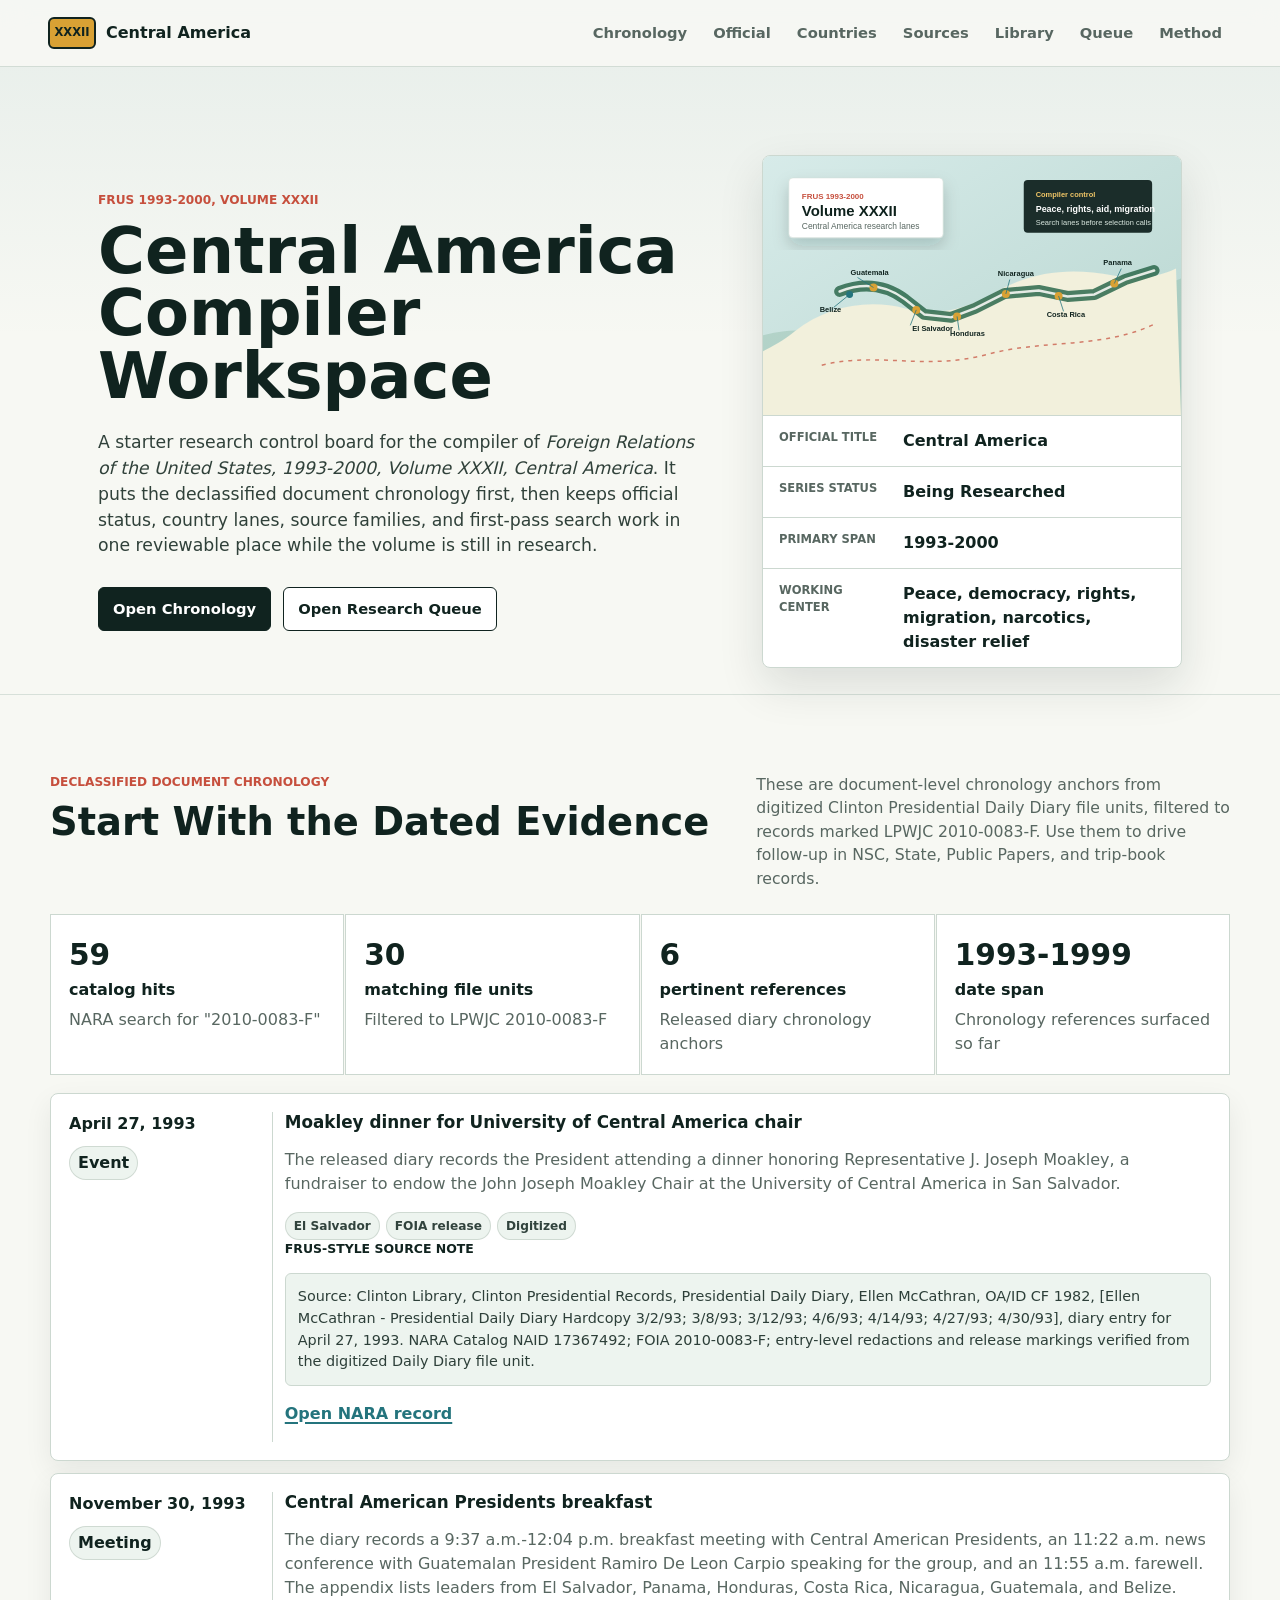
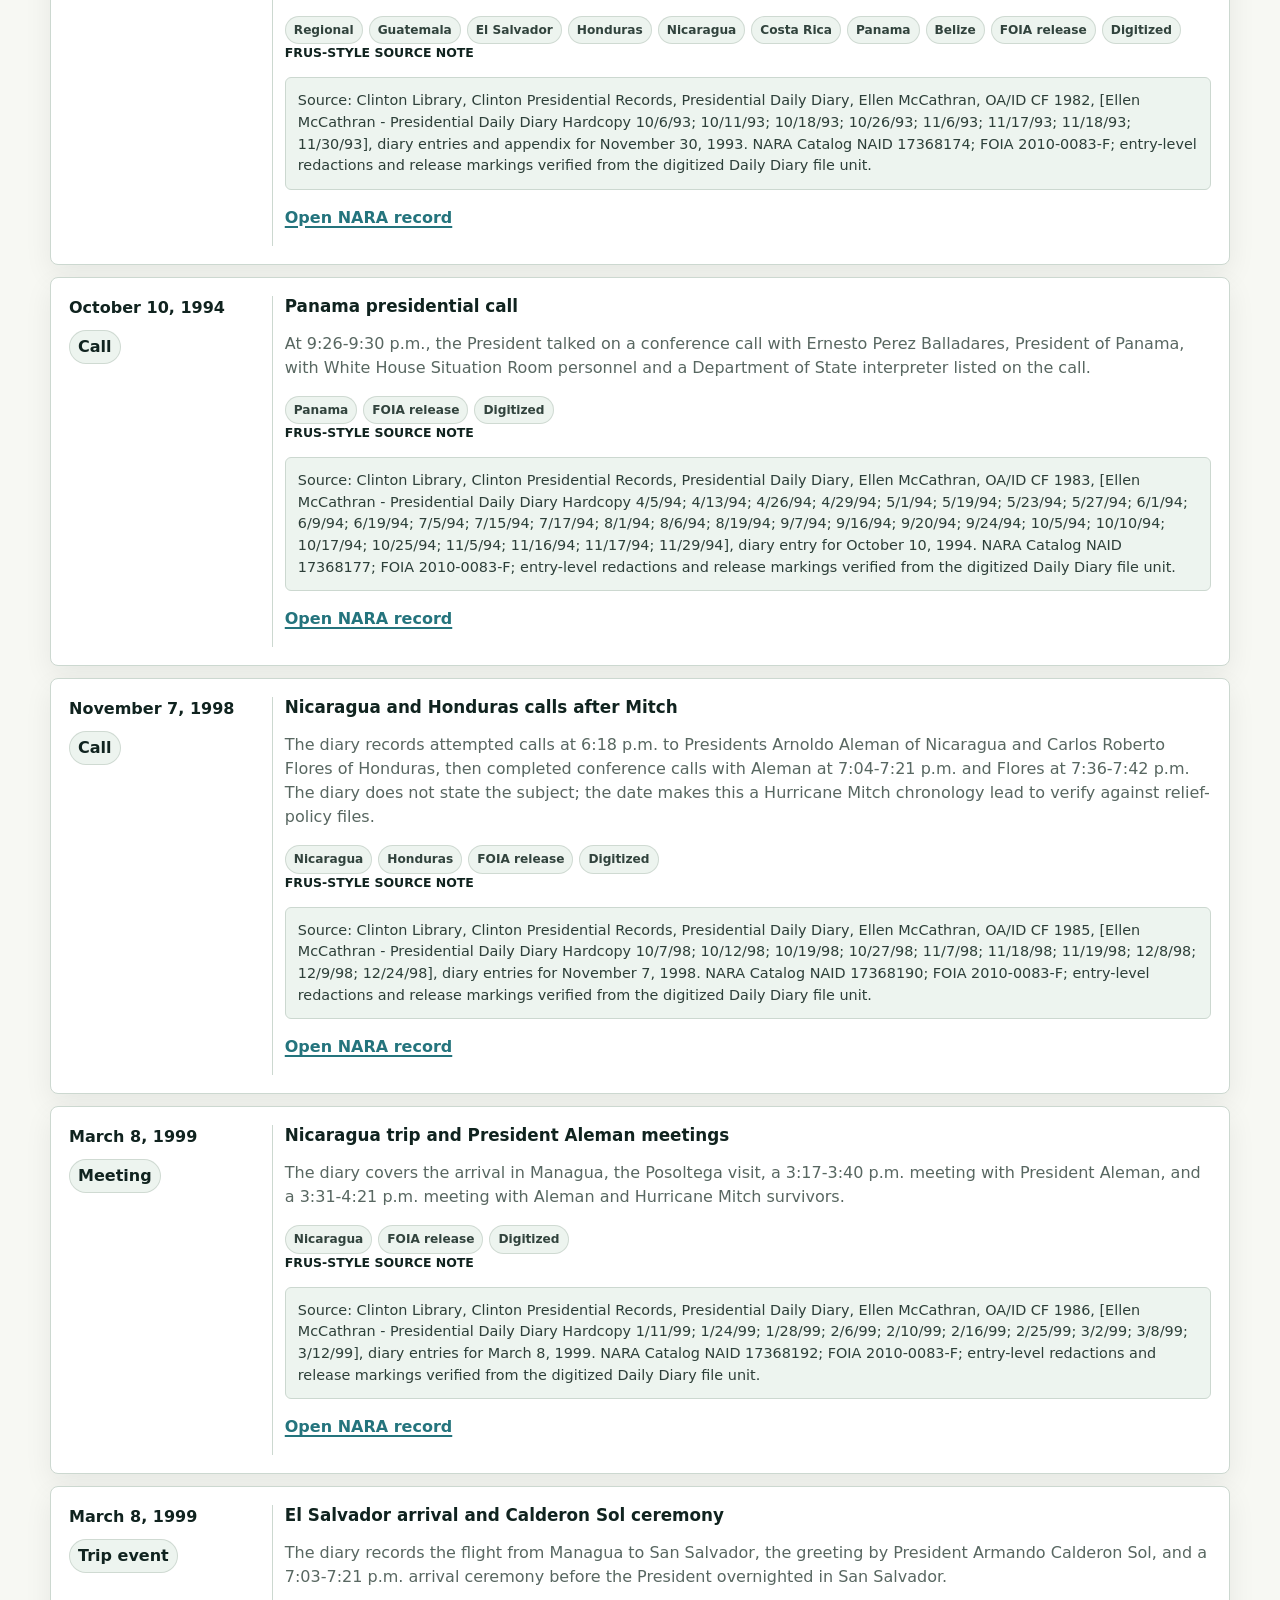
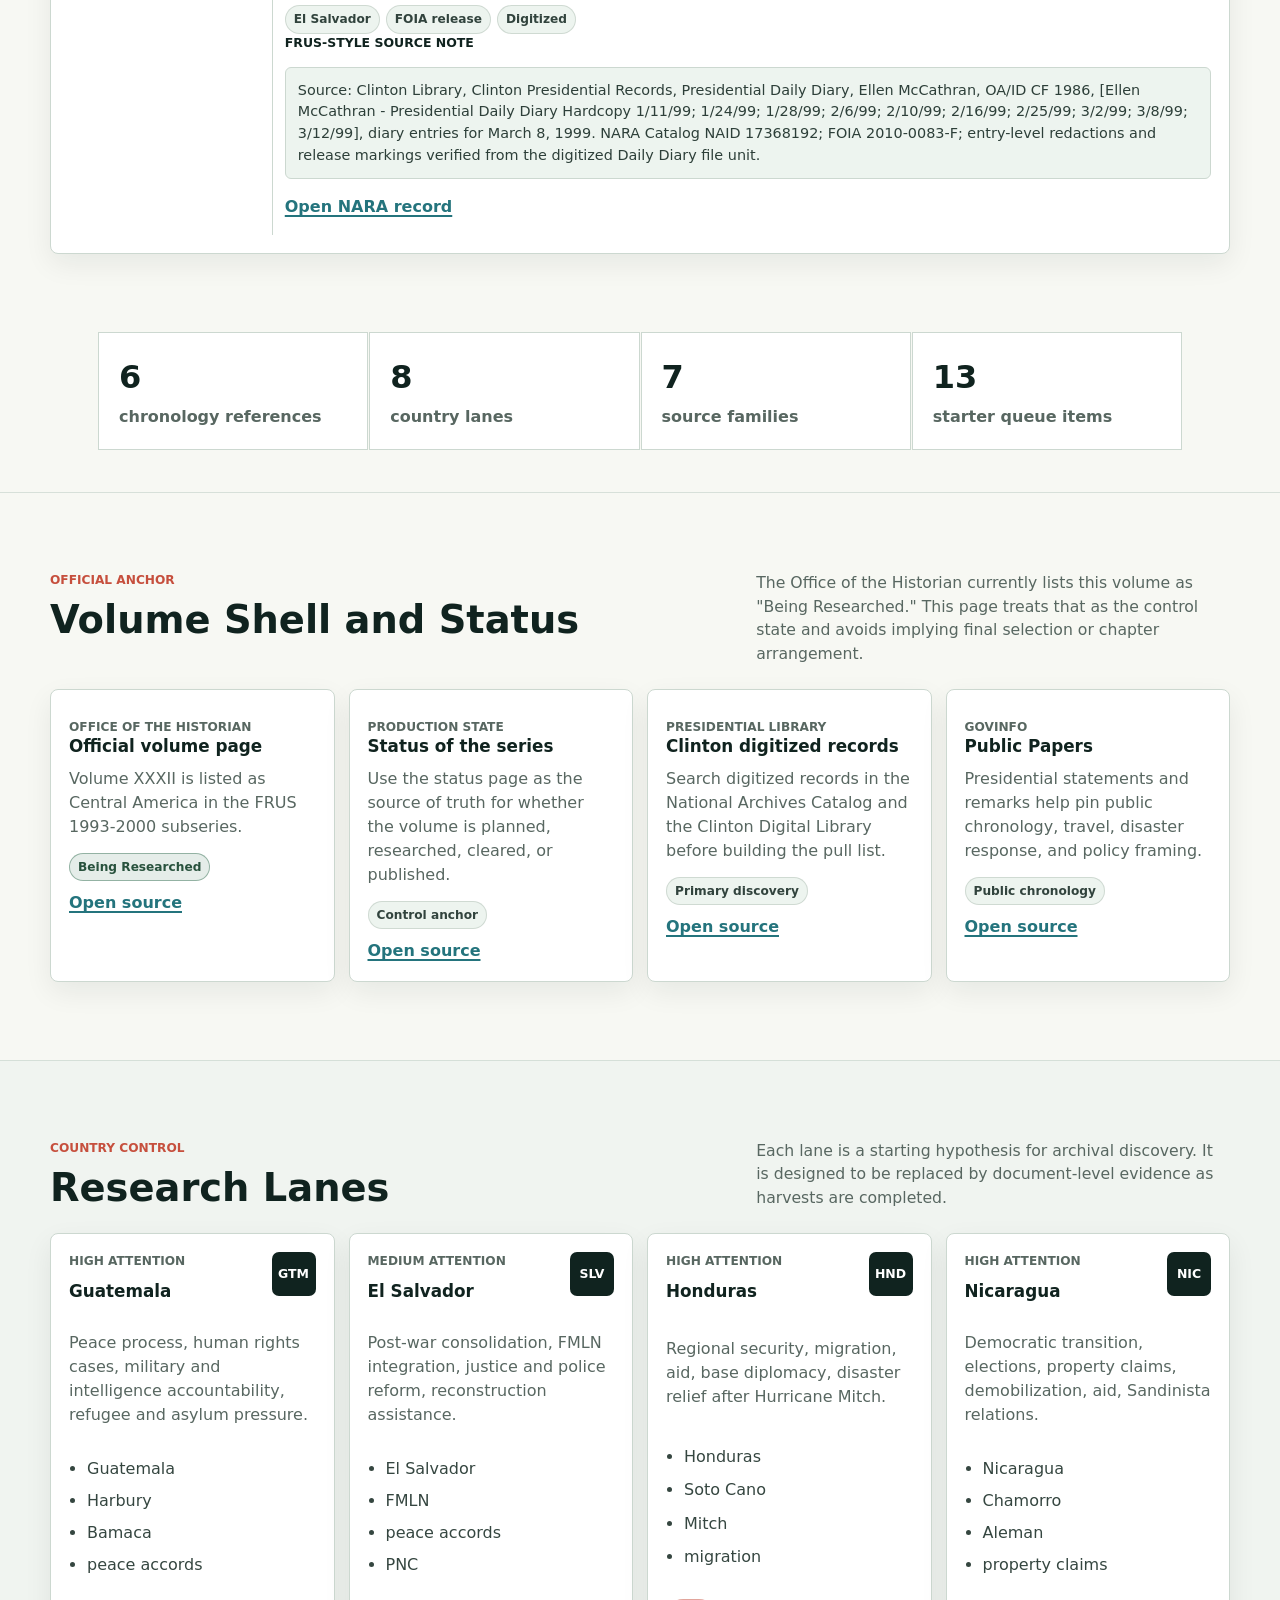
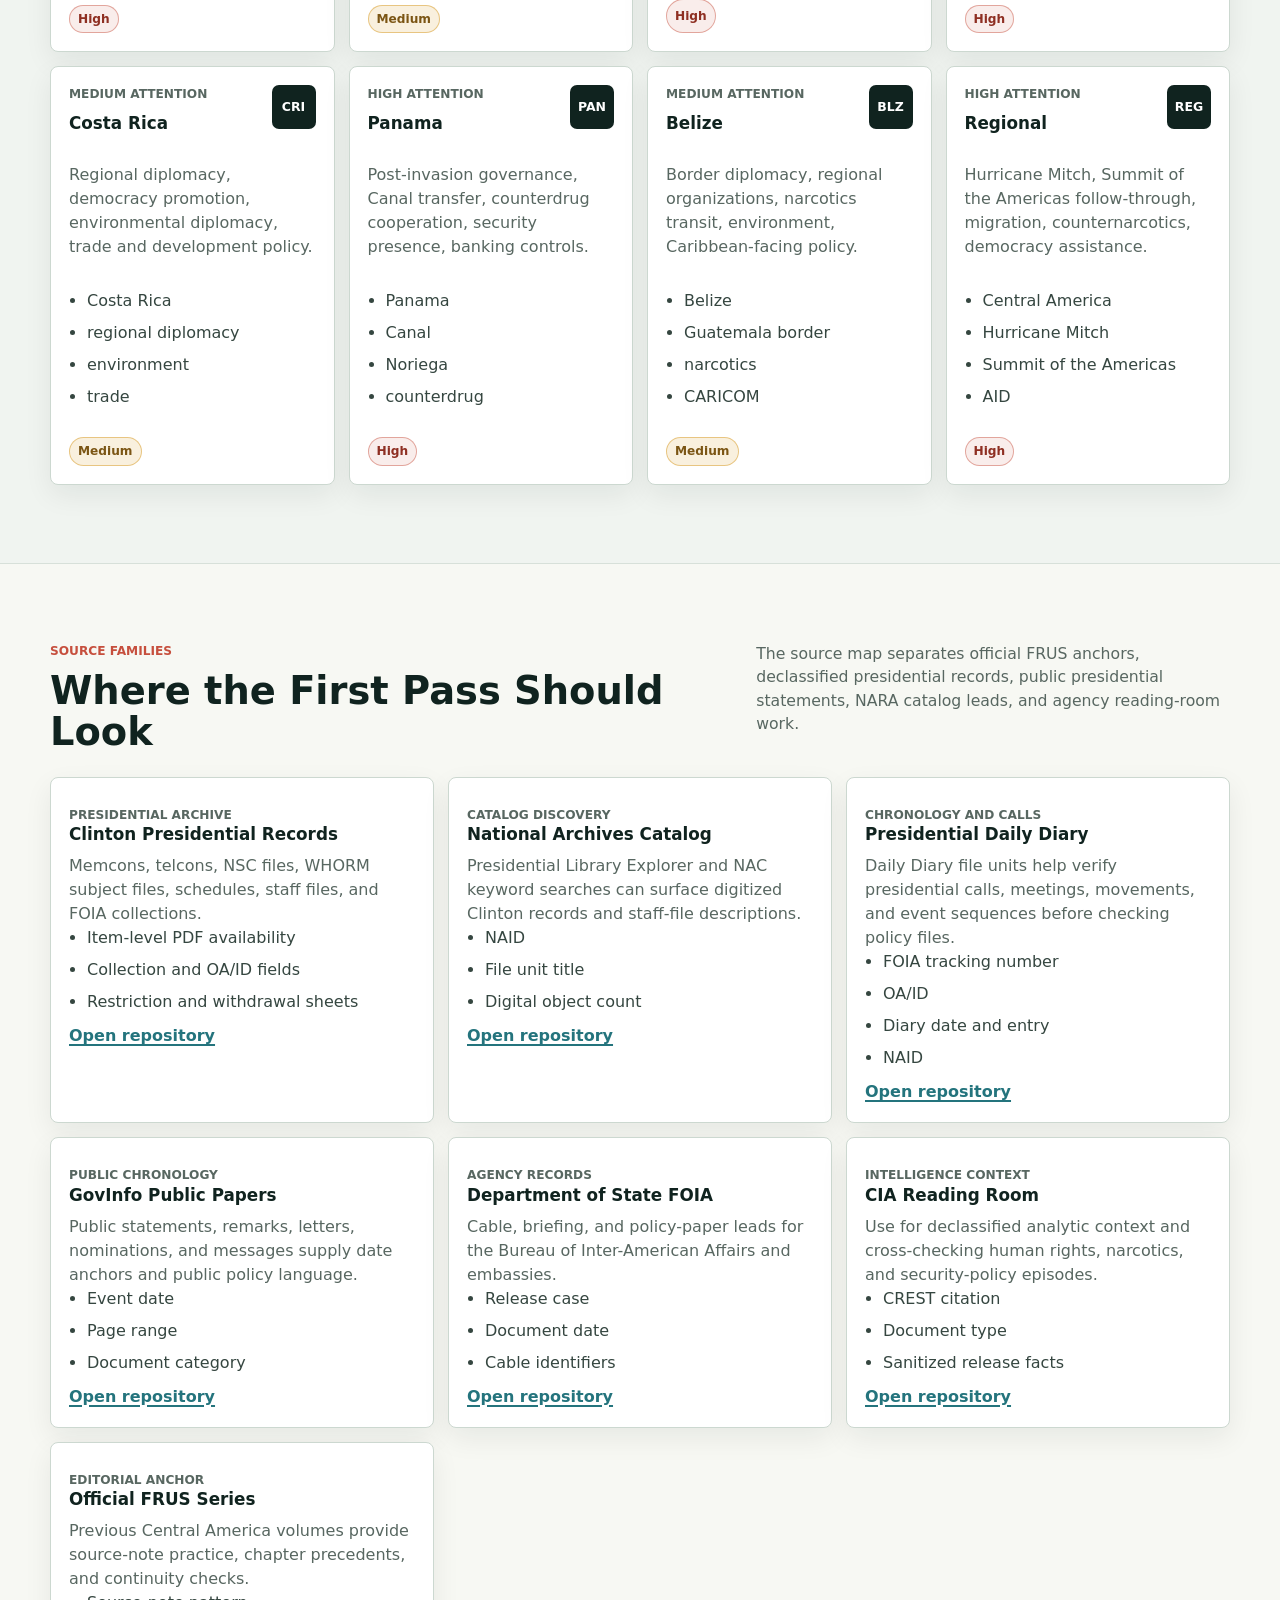
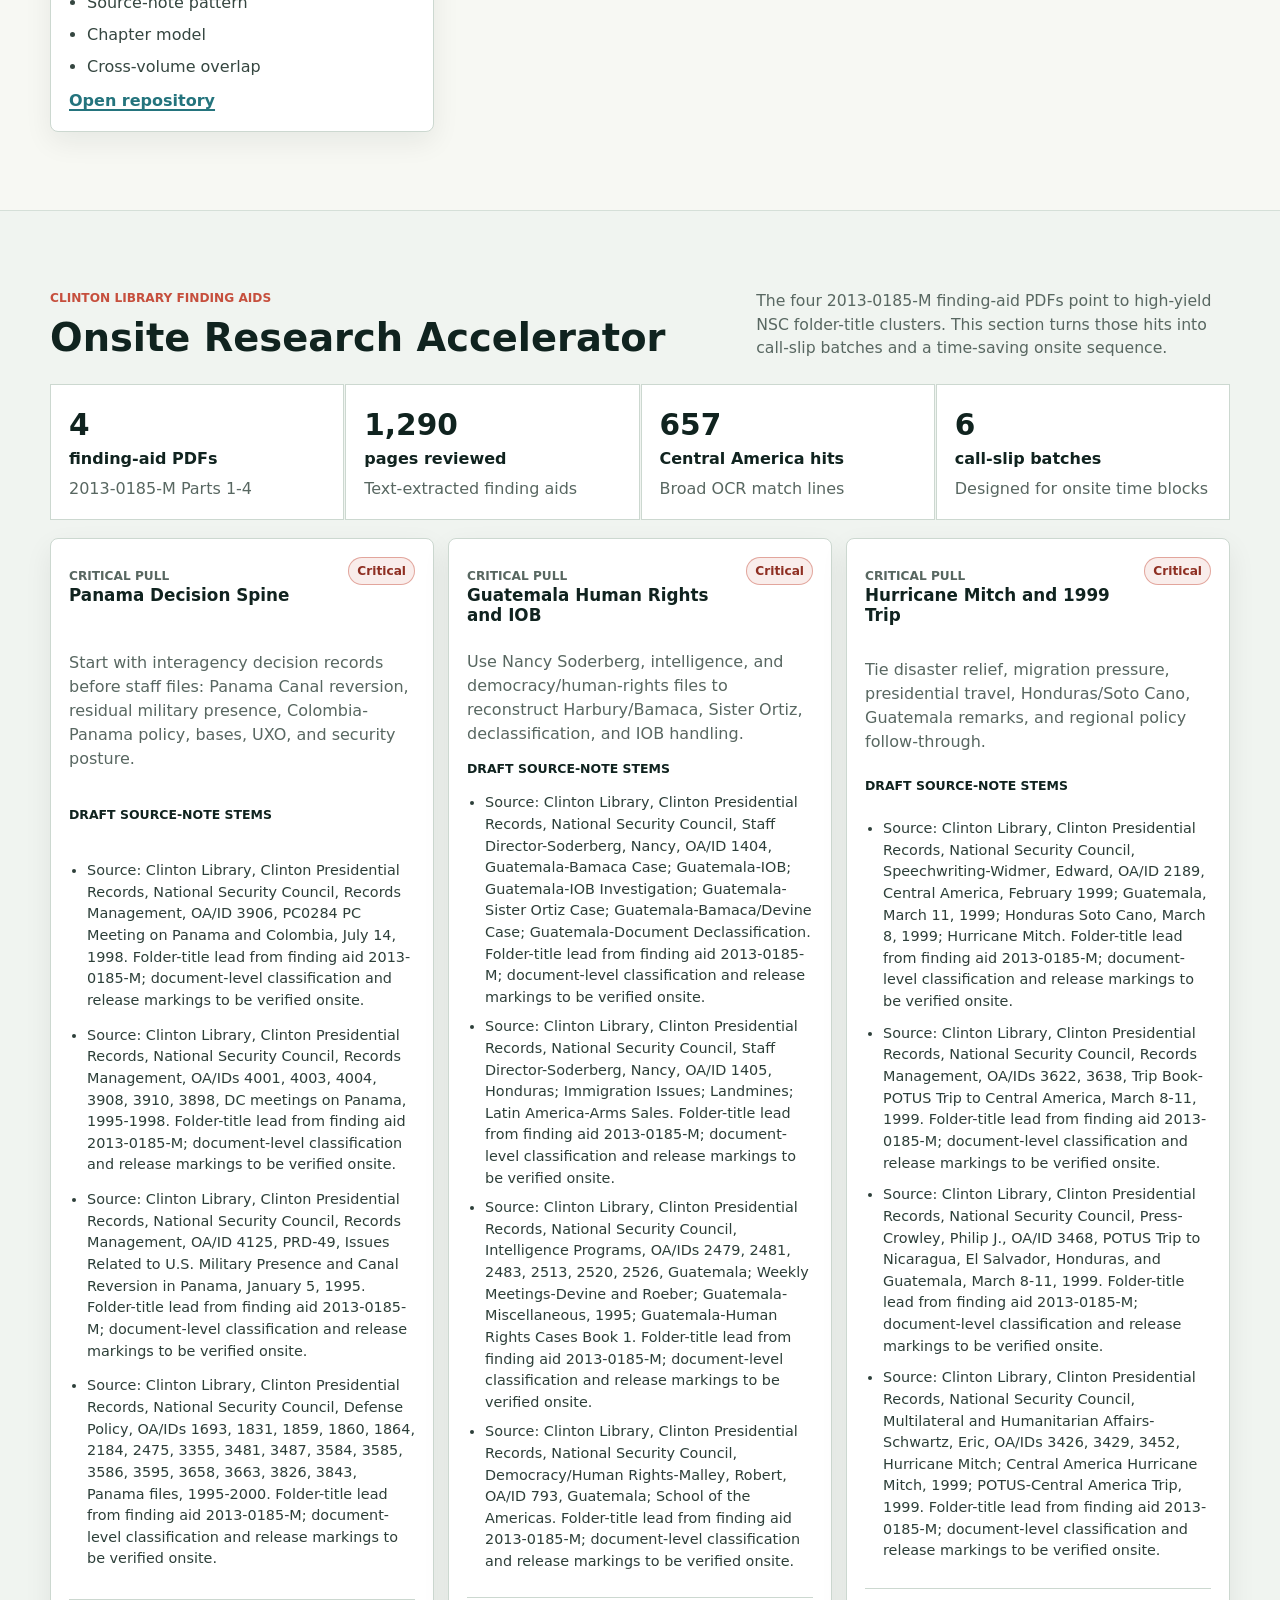
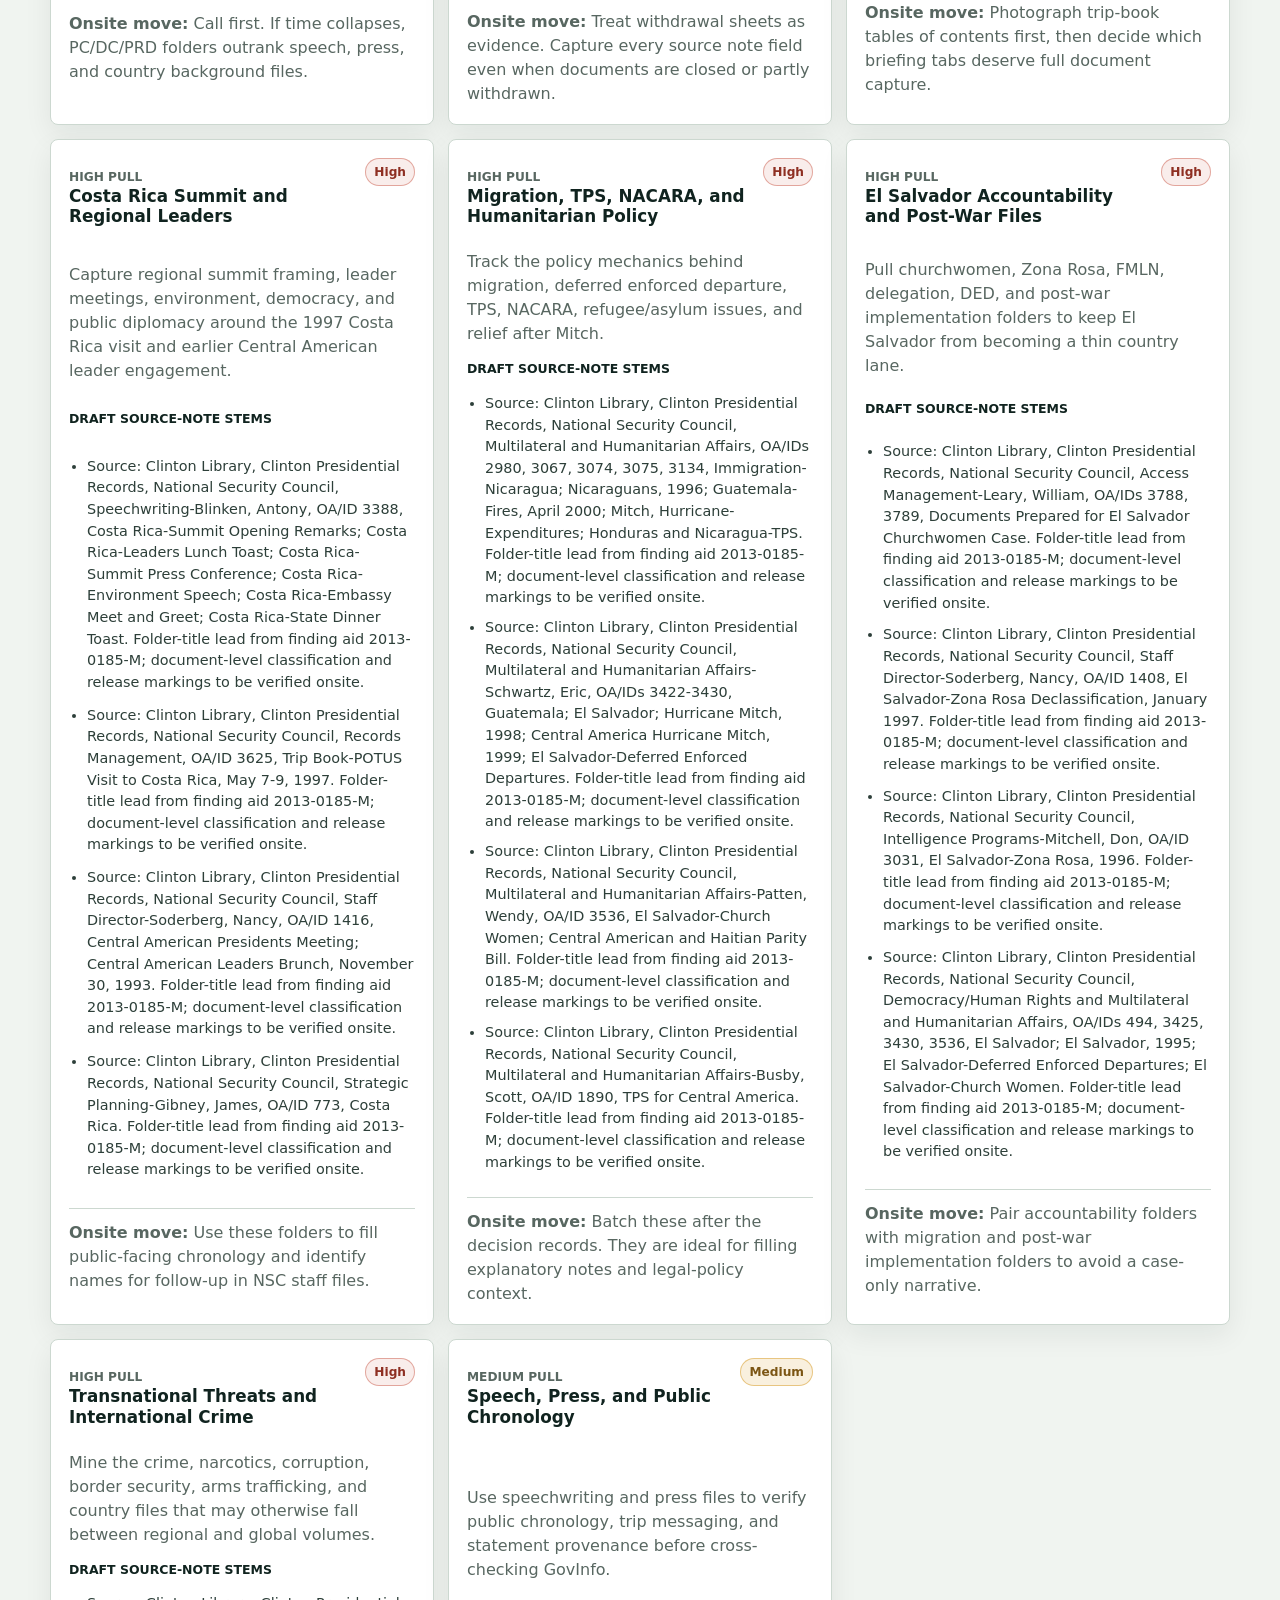
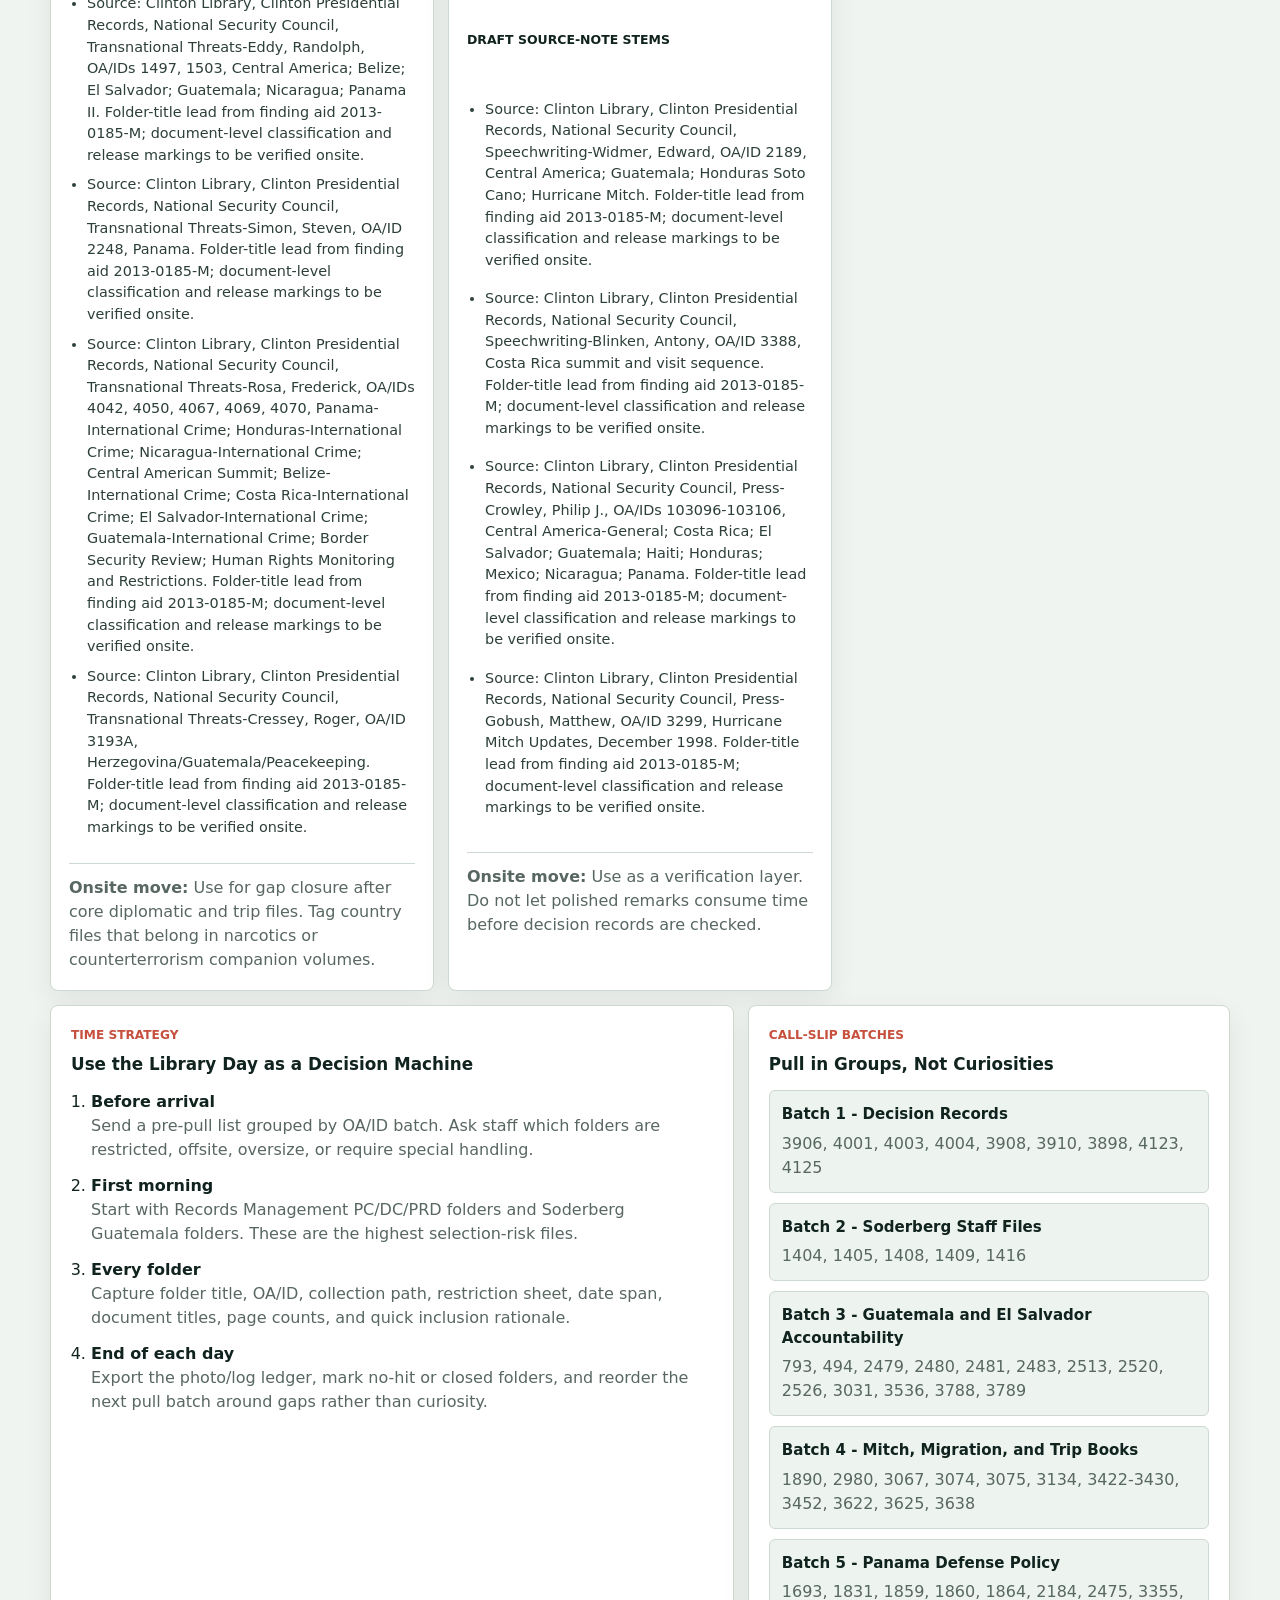
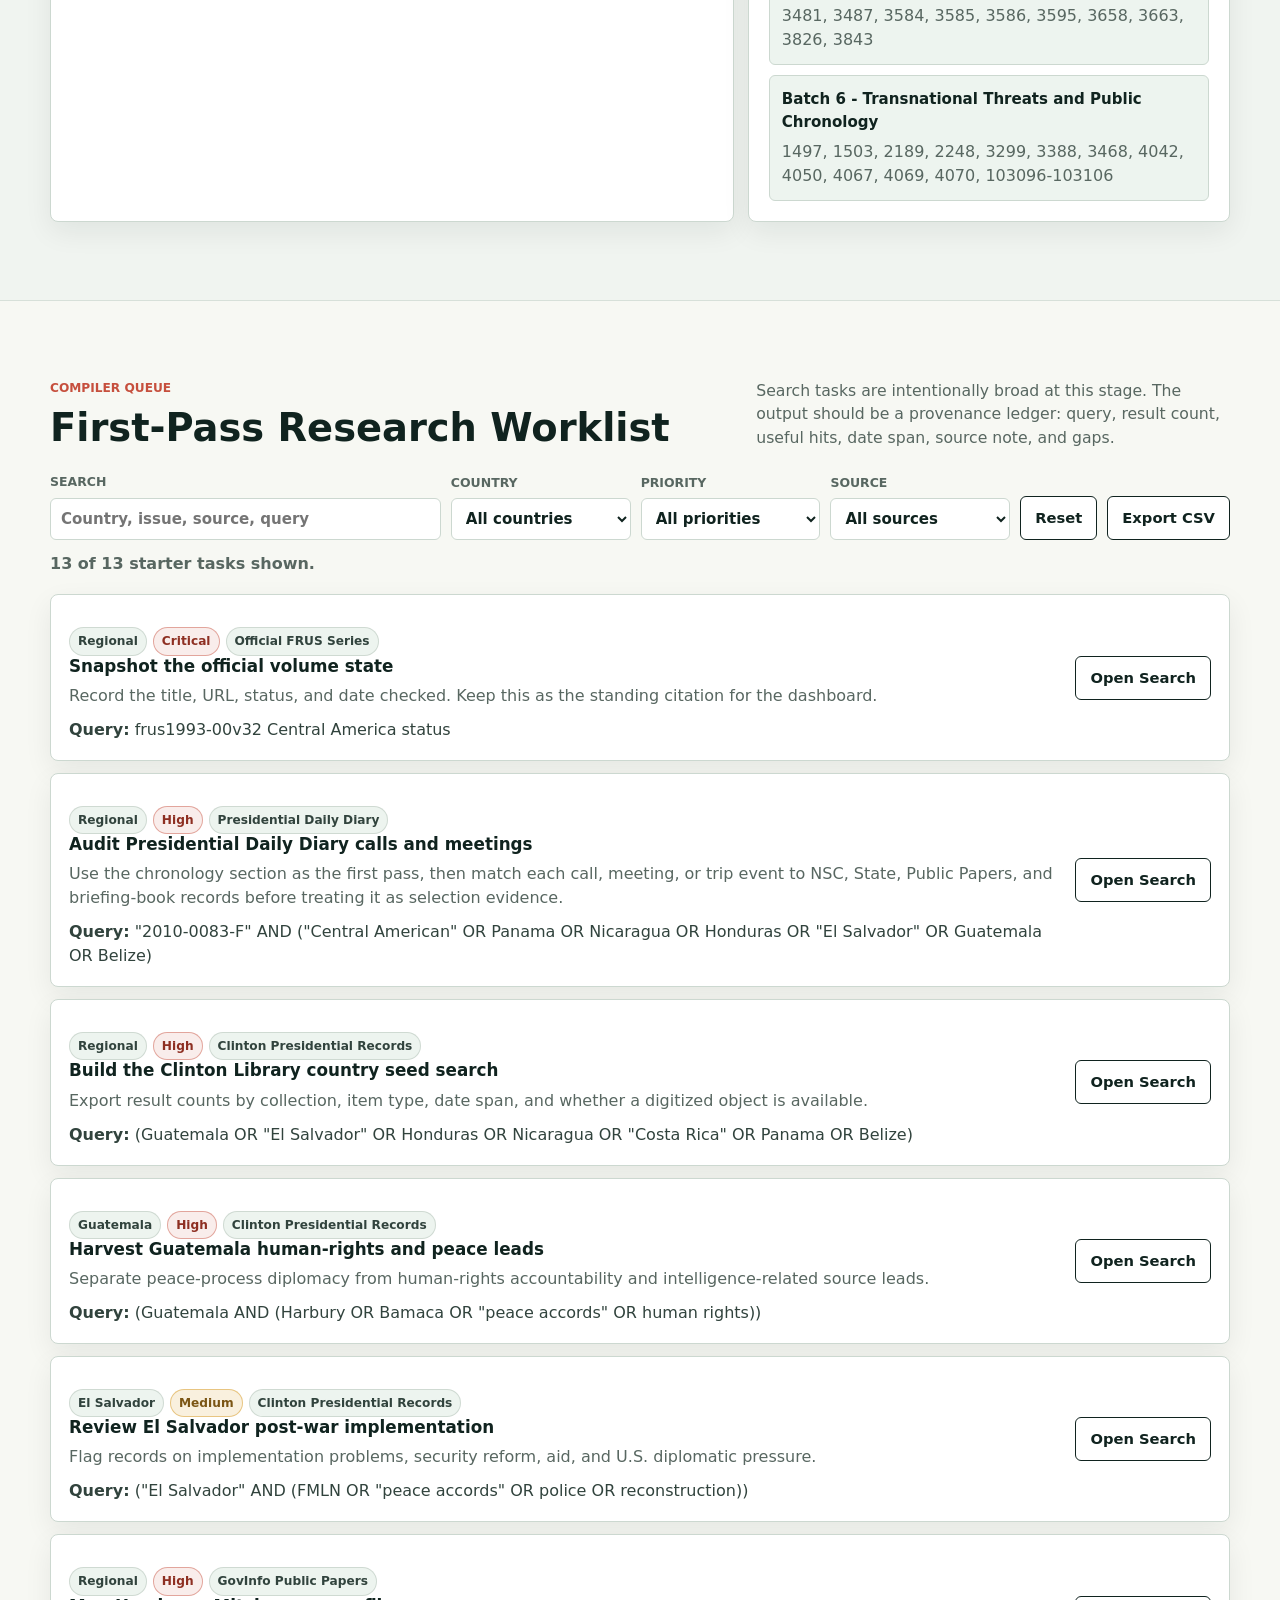
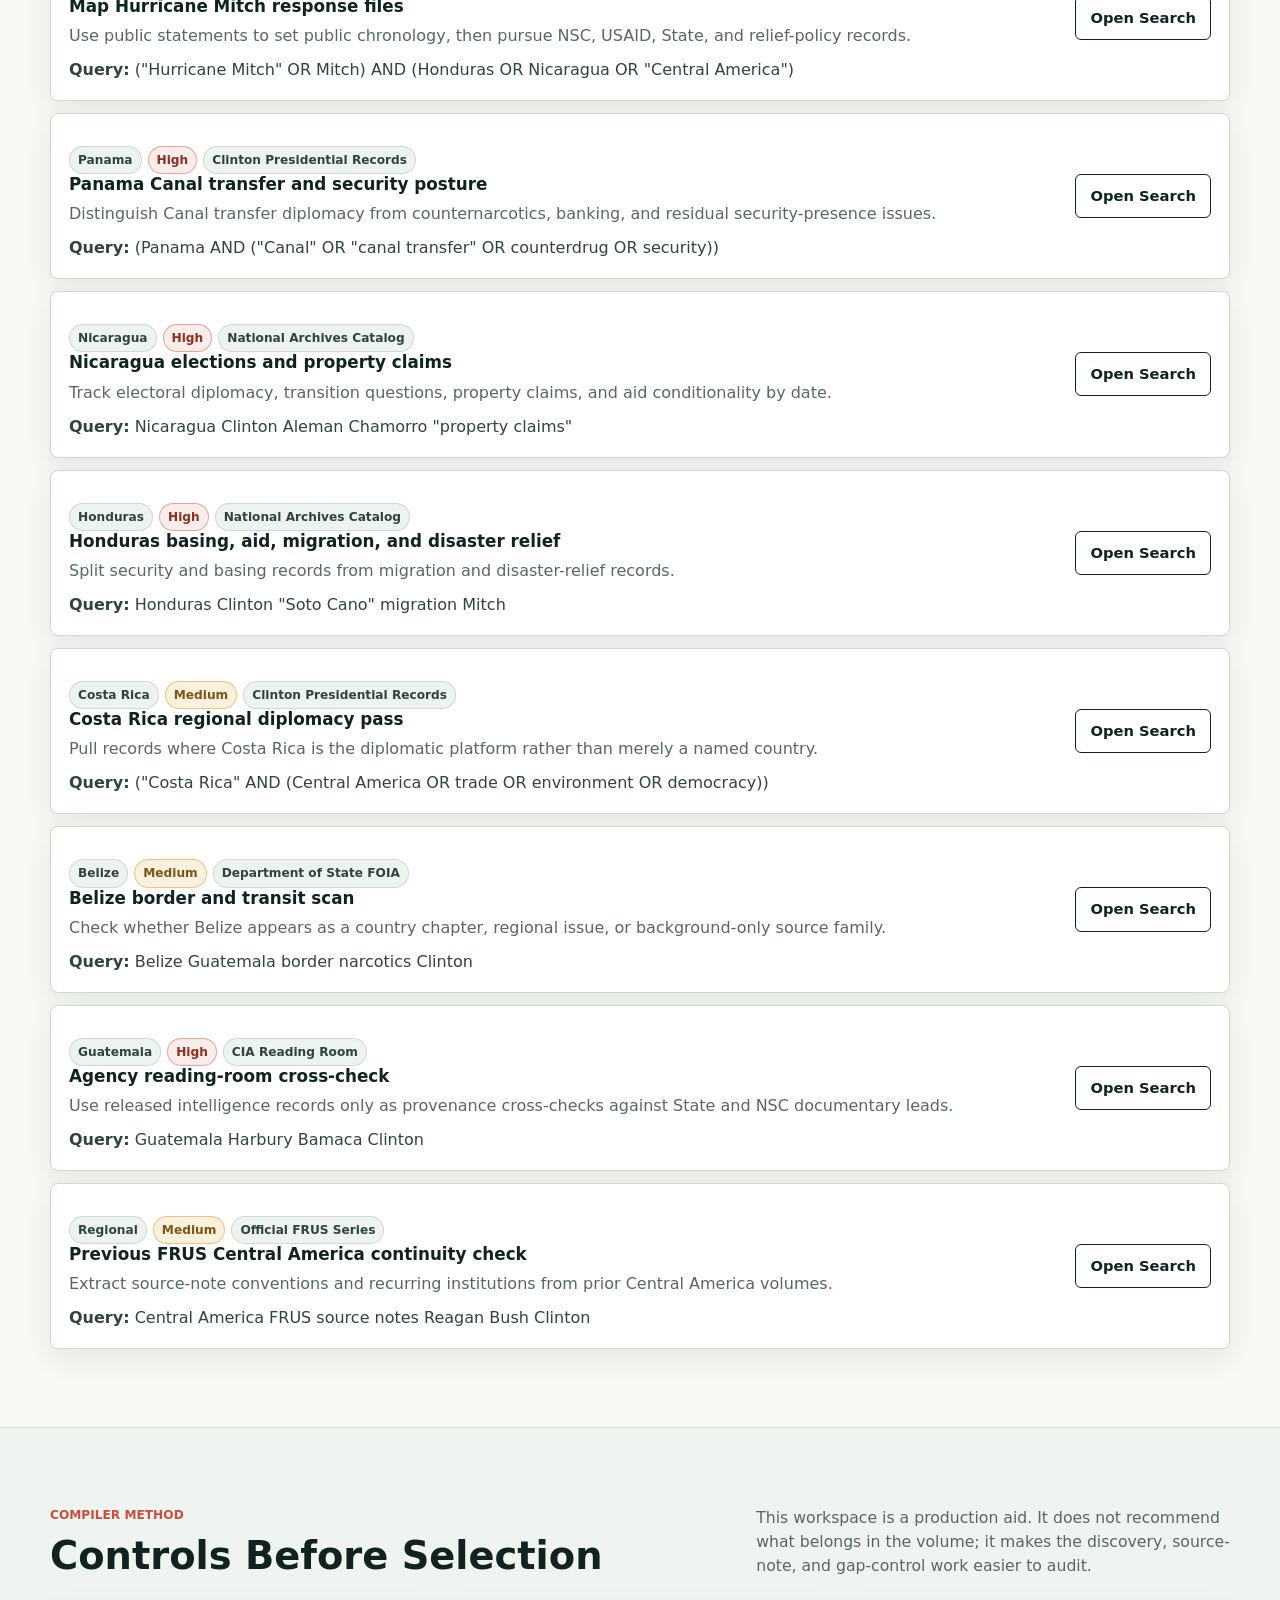
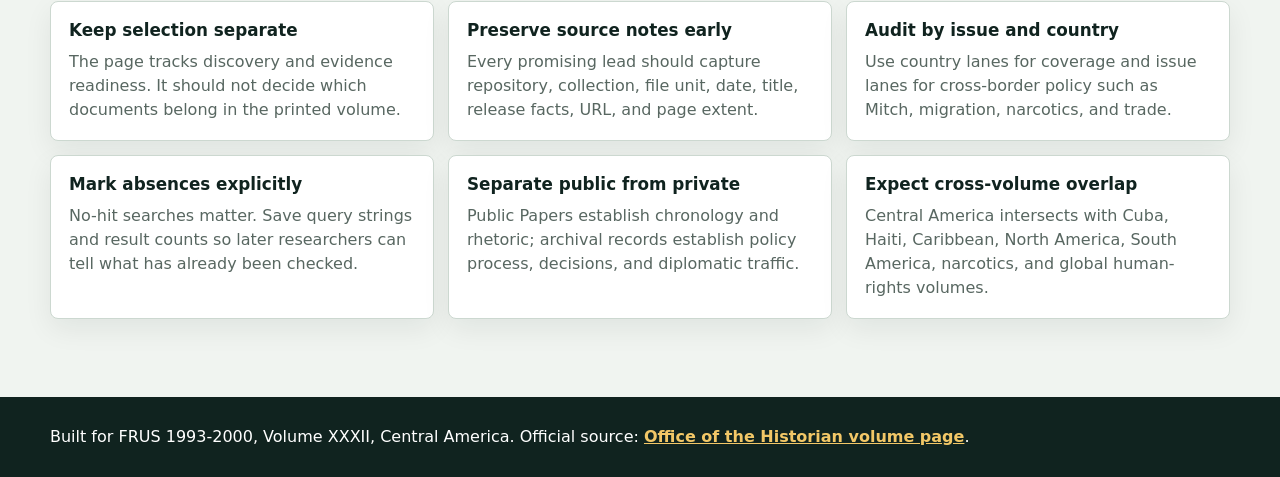
==== Clinton-CentralAmerica/index.html @ 29515500 "Create Compiler Assist portal" ====
<!DOCTYPE html>
<html lang="en">
  <head>
    <meta charset="UTF-8" />
    <meta name="viewport" content="width=device-width, initial-scale=1.0" />
    <title>FRUS 1993-2000 Volume XXXII Compiler Workspace</title>
    <meta
      name="description"
      content="A compiler-facing research control page for Foreign Relations of the United States, 1993-2000, Volume XXXII, Central America."
    />
    <link rel="icon" href="data:," />
    <link rel="stylesheet" href="styles.css" />
  </head>
  <body>
    <header class="site-header">
      <a class="brand" href="#top" aria-label="FRUS Volume XXXII compiler workspace home">
        <span class="brand-mark">XXXII</span>
        <span>Central America</span>
      </a>
      <nav aria-label="Primary navigation">
        <a href="#chronology">Chronology</a>
        <a href="#official">Official</a>
        <a href="#countries">Countries</a>
        <a href="#sources">Sources</a>
        <a href="#library">Library</a>
        <a href="#queue">Queue</a>
        <a href="#method">Method</a>
      </nav>
    </header>

    <main id="top">
      <section class="hero" aria-labelledby="hero-title">
        <div class="hero-copy">
          <p class="kicker">FRUS 1993-2000, Volume XXXII</p>
          <h1 id="hero-title">Central America Compiler Workspace</h1>
          <p class="lede">
            A starter research control board for the compiler of
            <em>Foreign Relations of the United States, 1993-2000, Volume XXXII,
            Central America</em>. It puts the declassified document chronology
            first, then keeps official status, country lanes, source families,
            and first-pass search work in one reviewable place while the volume
            is still in research.
          </p>
          <div class="hero-actions" aria-label="Primary actions">
            <a class="button primary" href="#chronology">Open Chronology</a>
            <a class="button secondary" href="#queue">Open Research Queue</a>
          </div>
        </div>
        <aside class="volume-panel" aria-label="Volume status">
          <img
            src="assets/central-america-research-map.svg"
            alt="Stylized Central America research map with lanes for Guatemala, El Salvador, Honduras, Nicaragua, Costa Rica, Panama, Belize, and regional policy."
          />
          <dl>
            <div>
              <dt>Official Title</dt>
              <dd>Central America</dd>
            </div>
            <div>
              <dt>Series Status</dt>
              <dd>Being Researched</dd>
            </div>
            <div>
              <dt>Primary Span</dt>
              <dd>1993-2000</dd>
            </div>
            <div>
              <dt>Working Center</dt>
              <dd>Peace, democracy, rights, migration, narcotics, disaster relief</dd>
            </div>
          </dl>
        </aside>
      </section>

      <section class="section chronology-section" id="chronology" aria-labelledby="chronology-title">
        <div class="section-heading">
          <div>
            <p class="kicker">Declassified Document Chronology</p>
            <h2 id="chronology-title">Start With the Dated Evidence</h2>
          </div>
          <p class="section-note">
            These are document-level chronology anchors from digitized Clinton
            Presidential Daily Diary file units, filtered to records marked
            LPWJC 2010-0083-F. Use them to drive follow-up in NSC, State,
            Public Papers, and trip-book records.
          </p>
        </div>
        <div id="chronology-overview-root" class="chronology-overview" aria-live="polite"></div>
        <div id="chronology-root" class="chronology-list" aria-live="polite"></div>
      </section>

      <section class="stats" aria-label="Workspace summary">
        <div>
          <span id="chronology-count">0</span>
          <p>chronology references</p>
        </div>
        <div>
          <span id="country-count">0</span>
          <p>country lanes</p>
        </div>
        <div>
          <span id="source-count">0</span>
          <p>source families</p>
        </div>
        <div>
          <span id="queue-count">0</span>
          <p>starter queue items</p>
        </div>
      </section>

      <section class="section official-section" id="official" aria-labelledby="official-title">
        <div class="section-heading">
          <div>
            <p class="kicker">Official Anchor</p>
            <h2 id="official-title">Volume Shell and Status</h2>
          </div>
          <p class="section-note">
            The Office of the Historian currently lists this volume as
            "Being Researched." This page treats that as the control state and
            avoids implying final selection or chapter arrangement.
          </p>
        </div>
        <div id="official-root" class="official-grid" aria-live="polite"></div>
      </section>

      <section class="section country-section" id="countries" aria-labelledby="countries-title">
        <div class="section-heading">
          <div>
            <p class="kicker">Country Control</p>
            <h2 id="countries-title">Research Lanes</h2>
          </div>
          <p class="section-note">
            Each lane is a starting hypothesis for archival discovery. It is
            designed to be replaced by document-level evidence as harvests are
            completed.
          </p>
        </div>
        <div id="country-root" class="country-grid" aria-live="polite"></div>
      </section>

      <section class="section source-section" id="sources" aria-labelledby="sources-title">
        <div class="section-heading">
          <div>
            <p class="kicker">Source Families</p>
            <h2 id="sources-title">Where the First Pass Should Look</h2>
          </div>
          <p class="section-note">
            The source map separates official FRUS anchors, declassified
            presidential records, public presidential statements, NARA catalog
            leads, and agency reading-room work.
          </p>
        </div>
        <div id="source-root" class="source-grid" aria-live="polite"></div>
      </section>

      <section class="section library-section" id="library" aria-labelledby="library-title">
        <div class="section-heading">
          <div>
            <p class="kicker">Clinton Library Finding Aids</p>
            <h2 id="library-title">Onsite Research Accelerator</h2>
          </div>
          <p class="section-note">
            The four 2013-0185-M finding-aid PDFs point to high-yield NSC
            folder-title clusters. This section turns those hits into call-slip
            batches and a time-saving onsite sequence.
          </p>
        </div>
        <div id="library-overview-root" class="library-overview" aria-live="polite"></div>
        <div id="library-root" class="library-grid" aria-live="polite"></div>
        <div class="onsite-layout">
          <div id="onsite-root" class="onsite-panel" aria-live="polite"></div>
          <div id="batch-root" class="onsite-panel" aria-live="polite"></div>
        </div>
      </section>

      <section class="section queue-section" id="queue" aria-labelledby="queue-title">
        <div class="section-heading">
          <div>
            <p class="kicker">Compiler Queue</p>
            <h2 id="queue-title">First-Pass Research Worklist</h2>
          </div>
          <p class="section-note">
            Search tasks are intentionally broad at this stage. The output
            should be a provenance ledger: query, result count, useful hits,
            date span, source note, and gaps.
          </p>
        </div>
        <div class="queue-tools" aria-label="Research queue filters">
          <label class="search-field">
            <span>Search</span>
            <input
              id="queue-search"
              type="search"
              autocomplete="off"
              placeholder="Country, issue, source, query"
            />
          </label>
          <label>
            <span>Country</span>
            <select id="country-filter"></select>
          </label>
          <label>
            <span>Priority</span>
            <select id="priority-filter"></select>
          </label>
          <label>
            <span>Source</span>
            <select id="source-filter"></select>
          </label>
          <button id="reset-filters" class="tool-button" type="button">Reset</button>
          <button id="export-queue" class="tool-button" type="button">Export CSV</button>
        </div>
        <p id="queue-summary" class="result-summary" aria-live="polite"></p>
        <div id="queue-root" class="queue-list" aria-live="polite"></div>
      </section>

      <section class="section method-section" id="method" aria-labelledby="method-title">
        <div class="section-heading">
          <div>
            <p class="kicker">Compiler Method</p>
            <h2 id="method-title">Controls Before Selection</h2>
          </div>
          <p class="section-note">
            This workspace is a production aid. It does not recommend what
            belongs in the volume; it makes the discovery, source-note, and
            gap-control work easier to audit.
          </p>
        </div>
        <div id="method-root" class="method-grid" aria-live="polite"></div>
      </section>
    </main>

    <footer class="site-footer">
      <p>
        Built for FRUS 1993-2000, Volume XXXII, Central America. Official source:
        <a href="https://history.state.gov/historicaldocuments/frus1993-00v32" rel="noreferrer">Office of the Historian volume page</a>.
      </p>
    </footer>

    <script src="app.js"></script>
  </body>
</html>
---- Clinton-CentralAmerica/styles.css ----
:root {
  color-scheme: light;
  --bg: #f7f8f3;
  --surface: #ffffff;
  --surface-strong: #edf4ef;
  --ink: #10231f;
  --muted: #586761;
  --line: #ccd8d0;
  --teal: #24747d;
  --green: #2f6b4f;
  --red: #c64f3d;
  --gold: #d9a134;
  --shadow: 0 18px 45px rgba(16, 35, 31, 0.12);
  font-family:
    Inter, ui-sans-serif, system-ui, -apple-system, BlinkMacSystemFont, "Segoe UI",
    sans-serif;
}

* {
  box-sizing: border-box;
}

html {
  scroll-behavior: smooth;
}

body {
  margin: 0;
  background:
    linear-gradient(180deg, rgba(36, 116, 125, 0.08), transparent 340px),
    var(--bg);
  color: var(--ink);
  line-height: 1.5;
}

a {
  color: inherit;
}

.site-header {
  position: sticky;
  top: 0;
  z-index: 20;
  display: flex;
  align-items: center;
  justify-content: space-between;
  gap: 24px;
  padding: 14px clamp(18px, 4vw, 48px);
  background: rgba(247, 248, 243, 0.92);
  border-bottom: 1px solid rgba(204, 216, 208, 0.85);
  backdrop-filter: blur(14px);
}

.brand {
  display: inline-flex;
  align-items: center;
  gap: 10px;
  min-width: 220px;
  color: var(--ink);
  font-weight: 800;
  text-decoration: none;
}

.brand-mark {
  display: inline-grid;
  place-items: center;
  width: 48px;
  height: 32px;
  border: 2px solid var(--ink);
  border-radius: 6px;
  background: var(--gold);
  font-size: 0.72rem;
  line-height: 1;
}

nav {
  display: flex;
  flex-wrap: wrap;
  justify-content: flex-end;
  gap: 6px;
}

nav a {
  padding: 8px 10px;
  border-radius: 6px;
  color: var(--muted);
  font-size: 0.92rem;
  font-weight: 700;
  text-decoration: none;
}

nav a:hover,
nav a:focus-visible {
  background: var(--surface-strong);
  color: var(--ink);
  outline: none;
}

main {
  overflow: hidden;
}

.hero {
  display: grid;
  grid-template-columns: minmax(0, 1fr) minmax(300px, 420px);
  align-items: stretch;
  gap: clamp(24px, 5vw, 72px);
  max-width: 1180px;
  margin: 0 auto;
  padding: clamp(40px, 7vw, 88px) clamp(18px, 4vw, 48px) 26px;
}

.hero-copy {
  align-self: center;
}

.kicker {
  margin: 0 0 10px;
  color: var(--red);
  font-size: 0.76rem;
  font-weight: 900;
  letter-spacing: 0;
  text-transform: uppercase;
}

h1,
h2,
h3,
p {
  overflow-wrap: anywhere;
}

h1 {
  max-width: 760px;
  margin: 0;
  font-size: clamp(2.4rem, 5vw, 4.8rem);
  line-height: 0.98;
}

h2 {
  margin: 0;
  font-size: clamp(1.6rem, 3vw, 2.5rem);
  line-height: 1.08;
}

h3 {
  margin: 0;
  font-size: 1.05rem;
  line-height: 1.2;
}

.lede {
  max-width: 720px;
  margin: 22px 0 0;
  color: #30413a;
  font-size: 1.08rem;
}

.hero-actions {
  display: flex;
  flex-wrap: wrap;
  gap: 12px;
  margin-top: 28px;
}

.button,
.tool-button,
.link-button {
  display: inline-flex;
  align-items: center;
  justify-content: center;
  min-height: 42px;
  border: 1px solid var(--ink);
  border-radius: 6px;
  padding: 10px 14px;
  font: inherit;
  font-size: 0.92rem;
  font-weight: 800;
  text-decoration: none;
  cursor: pointer;
  transition:
    transform 160ms ease,
    box-shadow 160ms ease,
    background 160ms ease;
}

.button:hover,
.tool-button:hover,
.link-button:hover,
.button:focus-visible,
.tool-button:focus-visible,
.link-button:focus-visible {
  transform: translateY(-1px);
  box-shadow: 0 10px 22px rgba(16, 35, 31, 0.14);
  outline: none;
}

.primary {
  background: var(--ink);
  color: white;
}

.secondary,
.tool-button,
.link-button {
  background: var(--surface);
  color: var(--ink);
}

.volume-panel {
  align-self: end;
  overflow: hidden;
  border: 1px solid var(--line);
  border-radius: 8px;
  background: var(--surface);
  box-shadow: var(--shadow);
}

.volume-panel img {
  display: block;
  width: 100%;
  height: auto;
  background: #dfe9e2;
}

.volume-panel dl {
  display: grid;
  gap: 0;
  margin: 0;
}

.volume-panel dl div {
  display: grid;
  grid-template-columns: 112px minmax(0, 1fr);
  gap: 12px;
  padding: 13px 16px;
  border-top: 1px solid var(--line);
}

dt {
  color: var(--muted);
  font-size: 0.72rem;
  font-weight: 900;
  letter-spacing: 0;
  text-transform: uppercase;
}

dd {
  margin: 0;
  font-weight: 750;
}

.stats {
  display: grid;
  grid-template-columns: repeat(4, minmax(0, 1fr));
  gap: 1px;
  max-width: 1180px;
  margin: 0 auto;
  padding: 0 clamp(18px, 4vw, 48px) 42px;
}

.stats div {
  min-height: 116px;
  padding: 20px;
  border: 1px solid var(--line);
  background: var(--surface);
}

.stats span {
  display: block;
  font-size: 2rem;
  font-weight: 900;
}

.stats p {
  margin: 4px 0 0;
  color: var(--muted);
  font-weight: 750;
}

.section {
  padding: clamp(42px, 7vw, 78px) clamp(18px, 4vw, 48px);
  border-top: 1px solid rgba(204, 216, 208, 0.75);
}

.section:nth-of-type(odd) {
  background: rgba(237, 244, 239, 0.68);
}

.section-heading {
  display: grid;
  grid-template-columns: minmax(0, 0.72fr) minmax(260px, 0.5fr);
  gap: 24px;
  max-width: 1180px;
  margin: 0 auto 24px;
}

.section-note {
  margin: 0;
  color: var(--muted);
  font-size: 0.98rem;
}

.official-grid,
.country-grid,
.source-grid,
.library-grid,
.method-grid {
  display: grid;
  grid-template-columns: repeat(4, minmax(0, 1fr));
  gap: 14px;
  max-width: 1180px;
  margin: 0 auto;
}

.source-grid,
.library-grid,
.method-grid {
  grid-template-columns: repeat(3, minmax(0, 1fr));
}

.official-card,
.country-card,
.source-card,
.library-card,
.chronology-card,
.method-card,
.queue-card {
  border: 1px solid var(--line);
  border-radius: 8px;
  background: var(--surface);
  box-shadow: 0 10px 28px rgba(16, 35, 31, 0.07);
}

.official-card,
.country-card,
.source-card,
.library-card,
.method-card {
  padding: 18px;
}

.official-card p,
.country-card p,
.source-card p,
.library-card p,
.chronology-card p,
.method-card p,
.queue-card p {
  color: var(--muted);
}

.official-card p,
.source-card p,
.library-card p,
.method-card p {
  margin: 10px 0 0;
}

.inline-link {
  color: var(--teal);
  font-weight: 850;
  text-decoration-thickness: 2px;
  text-underline-offset: 3px;
}

.inline-link:hover,
.inline-link:focus-visible {
  color: var(--red);
  outline: none;
}

.official-card .meta,
.country-card .meta,
.source-card .meta,
.library-card .meta,
.chronology-card .meta,
.queue-card .meta {
  display: flex;
  flex-wrap: wrap;
  gap: 6px;
  margin-top: 14px;
}

.pill {
  display: inline-flex;
  align-items: center;
  min-height: 26px;
  padding: 4px 8px;
  border: 1px solid rgba(204, 216, 208, 0.9);
  border-radius: 999px;
  background: var(--surface-strong);
  color: #31433d;
  font-size: 0.76rem;
  font-weight: 850;
}

.pill.high,
.pill.critical {
  border-color: rgba(198, 79, 61, 0.45);
  background: rgba(198, 79, 61, 0.1);
  color: #8e2f22;
}

.pill.medium {
  border-color: rgba(217, 161, 52, 0.55);
  background: rgba(217, 161, 52, 0.16);
  color: #7b5514;
}

.pill.ready {
  border-color: rgba(47, 107, 79, 0.45);
  background: rgba(47, 107, 79, 0.12);
  color: #28523d;
}

.country-card {
  display: grid;
  gap: 14px;
}

.country-card header {
  display: flex;
  align-items: flex-start;
  justify-content: space-between;
  gap: 12px;
}

.country-code {
  display: inline-grid;
  place-items: center;
  flex: 0 0 44px;
  width: 44px;
  height: 44px;
  border-radius: 7px;
  background: var(--ink);
  color: white;
  font-size: 0.78rem;
  font-weight: 900;
}

.country-card ul,
.source-card ul,
.library-card ul {
  display: grid;
  gap: 8px;
  margin: 0;
  padding-left: 18px;
  color: #354640;
}

.source-note-label {
  margin: 0 !important;
  color: var(--ink) !important;
  font-size: 0.78rem;
  font-weight: 900;
  text-transform: uppercase;
}

.source-note-list {
  padding-left: 20px;
}

.source-note-list li {
  color: #2d3f39;
  font-size: 0.9rem;
}

.chronology-overview,
.library-overview {
  display: grid;
  grid-template-columns: repeat(4, minmax(0, 1fr));
  gap: 1px;
  max-width: 1180px;
  margin: 0 auto 18px;
}

.chronology-overview article,
.library-overview article {
  min-height: 116px;
  padding: 18px;
  border: 1px solid var(--line);
  background: var(--surface);
}

.chronology-overview strong,
.library-overview strong {
  display: block;
  color: var(--ink);
  font-size: 1.85rem;
  font-weight: 900;
}

.chronology-overview span,
.library-overview span {
  display: block;
  color: var(--ink);
  font-weight: 850;
}

.chronology-overview p,
.library-overview p {
  margin: 6px 0 0;
  color: var(--muted);
}

.chronology-list {
  display: grid;
  gap: 12px;
  max-width: 1180px;
  margin: 0 auto;
}

.chronology-card {
  display: grid;
  grid-template-columns: minmax(130px, 0.22fr) minmax(0, 1fr);
  gap: 12px;
  padding: 18px;
}

.chronology-date-block {
  display: flex;
  align-items: flex-start;
  flex-direction: column;
  gap: 10px;
  padding-right: 16px;
  border-right: 1px solid var(--line);
}

.chronology-date-block > span {
  color: var(--ink) !important;
  font-size: 1rem;
  font-weight: 850;
}

.chronology-card-body {
  min-width: 0;
}

.source-note-text {
  padding: 12px;
  border: 1px solid var(--line);
  border-radius: 6px;
  background: var(--surface-strong);
  color: #2d3f39 !important;
  font-size: 0.9rem;
}

.library-card {
  display: grid;
  gap: 14px;
}

.library-card-header {
  display: flex;
  align-items: flex-start;
  justify-content: space-between;
  gap: 14px;
}

.onsite-note {
  padding-top: 12px;
  border-top: 1px solid var(--line);
}

.onsite-layout {
  display: grid;
  grid-template-columns: minmax(0, 0.78fr) minmax(280px, 0.55fr);
  gap: 14px;
  max-width: 1180px;
  margin: 14px auto 0;
}

.onsite-panel {
  border: 1px solid var(--line);
  border-radius: 8px;
  background: var(--surface);
  box-shadow: 0 10px 28px rgba(16, 35, 31, 0.07);
  padding: 20px;
}

.onsite-panel ol {
  display: grid;
  gap: 12px;
  margin: 16px 0 0;
  padding-left: 20px;
}

.onsite-panel li strong,
.onsite-panel li span {
  display: block;
}

.onsite-panel li span {
  color: var(--muted);
}

.batch-list {
  display: grid;
  gap: 10px;
  margin-top: 16px;
}

.batch-list article {
  padding: 12px;
  border: 1px solid var(--line);
  border-radius: 6px;
  background: var(--surface-strong);
}

.batch-list h4 {
  margin: 0;
  font-size: 0.94rem;
}

.batch-list p {
  margin: 6px 0 0;
  color: var(--muted);
}

.queue-tools {
  display: grid;
  grid-template-columns: minmax(240px, 1fr) repeat(3, minmax(150px, 0.46fr)) auto auto;
  gap: 10px;
  max-width: 1180px;
  margin: 0 auto 12px;
  align-items: end;
}

.queue-tools label {
  display: grid;
  gap: 6px;
  color: var(--muted);
  font-size: 0.78rem;
  font-weight: 850;
  text-transform: uppercase;
}

input,
select {
  width: 100%;
  min-height: 42px;
  border: 1px solid var(--line);
  border-radius: 6px;
  padding: 9px 10px;
  background: var(--surface);
  color: var(--ink);
  font: inherit;
  font-size: 0.94rem;
}

input:focus,
select:focus {
  border-color: var(--teal);
  outline: 3px solid rgba(36, 116, 125, 0.15);
}

.result-summary {
  max-width: 1180px;
  margin: 0 auto 18px;
  color: var(--muted);
  font-weight: 750;
}

.queue-list {
  display: grid;
  gap: 12px;
  max-width: 1180px;
  margin: 0 auto;
}

.queue-card {
  display: grid;
  grid-template-columns: minmax(0, 1fr) auto;
  gap: 18px;
  padding: 18px;
}

.queue-card h3 {
  margin-bottom: 8px;
}

.queue-card p {
  margin: 0;
}

.query {
  margin-top: 10px !important;
  color: #31433d !important;
}

.queue-actions {
  display: flex;
  align-items: center;
  justify-content: flex-end;
  gap: 8px;
}

.link-button {
  min-width: 120px;
  white-space: nowrap;
}

.empty-state {
  border: 1px dashed var(--line);
  border-radius: 8px;
  padding: 28px;
  background: rgba(255, 255, 255, 0.7);
  color: var(--muted);
  text-align: center;
}

.site-footer {
  padding: 28px clamp(18px, 4vw, 48px);
  background: var(--ink);
  color: white;
}

.site-footer p {
  max-width: 1180px;
  margin: 0 auto;
}

.site-footer a {
  color: #f2c767;
  font-weight: 800;
}

@media (max-width: 980px) {
  .site-header {
    align-items: flex-start;
    flex-direction: column;
  }

  nav {
    justify-content: flex-start;
  }

  .hero,
  .section-heading,
  .queue-card {
    grid-template-columns: 1fr;
  }

  .volume-panel {
    align-self: stretch;
  }

  .stats,
  .official-grid,
  .country-grid,
  .source-grid,
  .library-grid,
  .library-overview,
  .chronology-overview,
  .method-grid {
    grid-template-columns: repeat(2, minmax(0, 1fr));
  }

  .onsite-layout {
    grid-template-columns: 1fr;
  }

  .queue-tools {
    grid-template-columns: repeat(2, minmax(0, 1fr));
  }

  .search-field {
    grid-column: 1 / -1;
  }

  .queue-actions {
    justify-content: flex-start;
  }
}

@media (max-width: 620px) {
  .site-header {
    position: static;
  }

  .brand {
    min-width: 0;
  }

  nav a {
    padding-inline: 8px;
  }

  h1 {
    font-size: 2.35rem;
  }

  .hero {
    padding-top: 32px;
  }

  .stats,
  .official-grid,
  .country-grid,
  .source-grid,
  .library-grid,
  .library-overview,
  .chronology-overview,
  .method-grid,
  .queue-tools {
    grid-template-columns: 1fr;
  }

  .volume-panel dl div {
    grid-template-columns: 1fr;
    gap: 4px;
  }

  .stats div {
    min-height: 96px;
  }

  .hero-actions,
  .queue-actions {
    align-items: stretch;
    flex-direction: column;
  }

  .button,
  .tool-button,
  .link-button {
    width: 100%;
  }

  .chronology-card {
    grid-template-columns: 1fr;
  }

  .chronology-date-block {
    flex-direction: row;
    flex-wrap: wrap;
    align-items: center;
    padding-right: 0;
    padding-bottom: 12px;
    border-right: 0;
    border-bottom: 1px solid var(--line);
  }
}
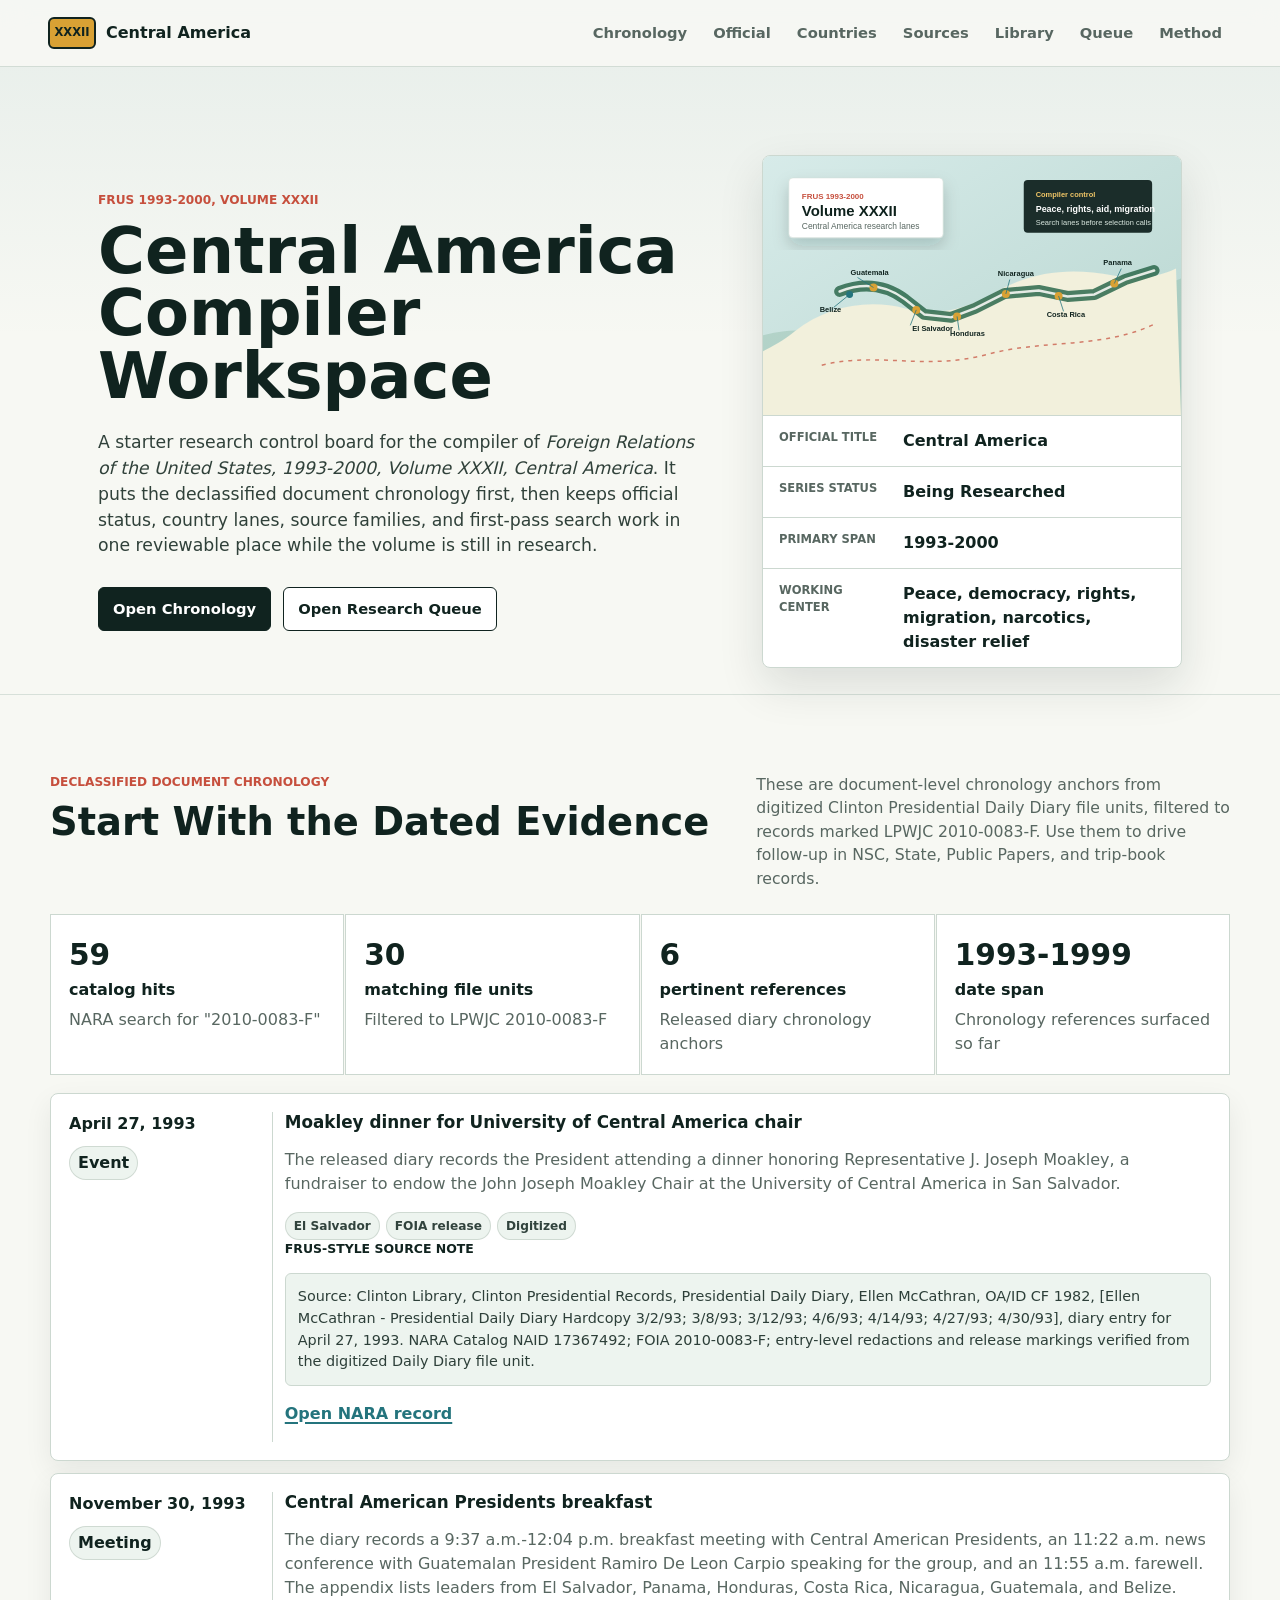
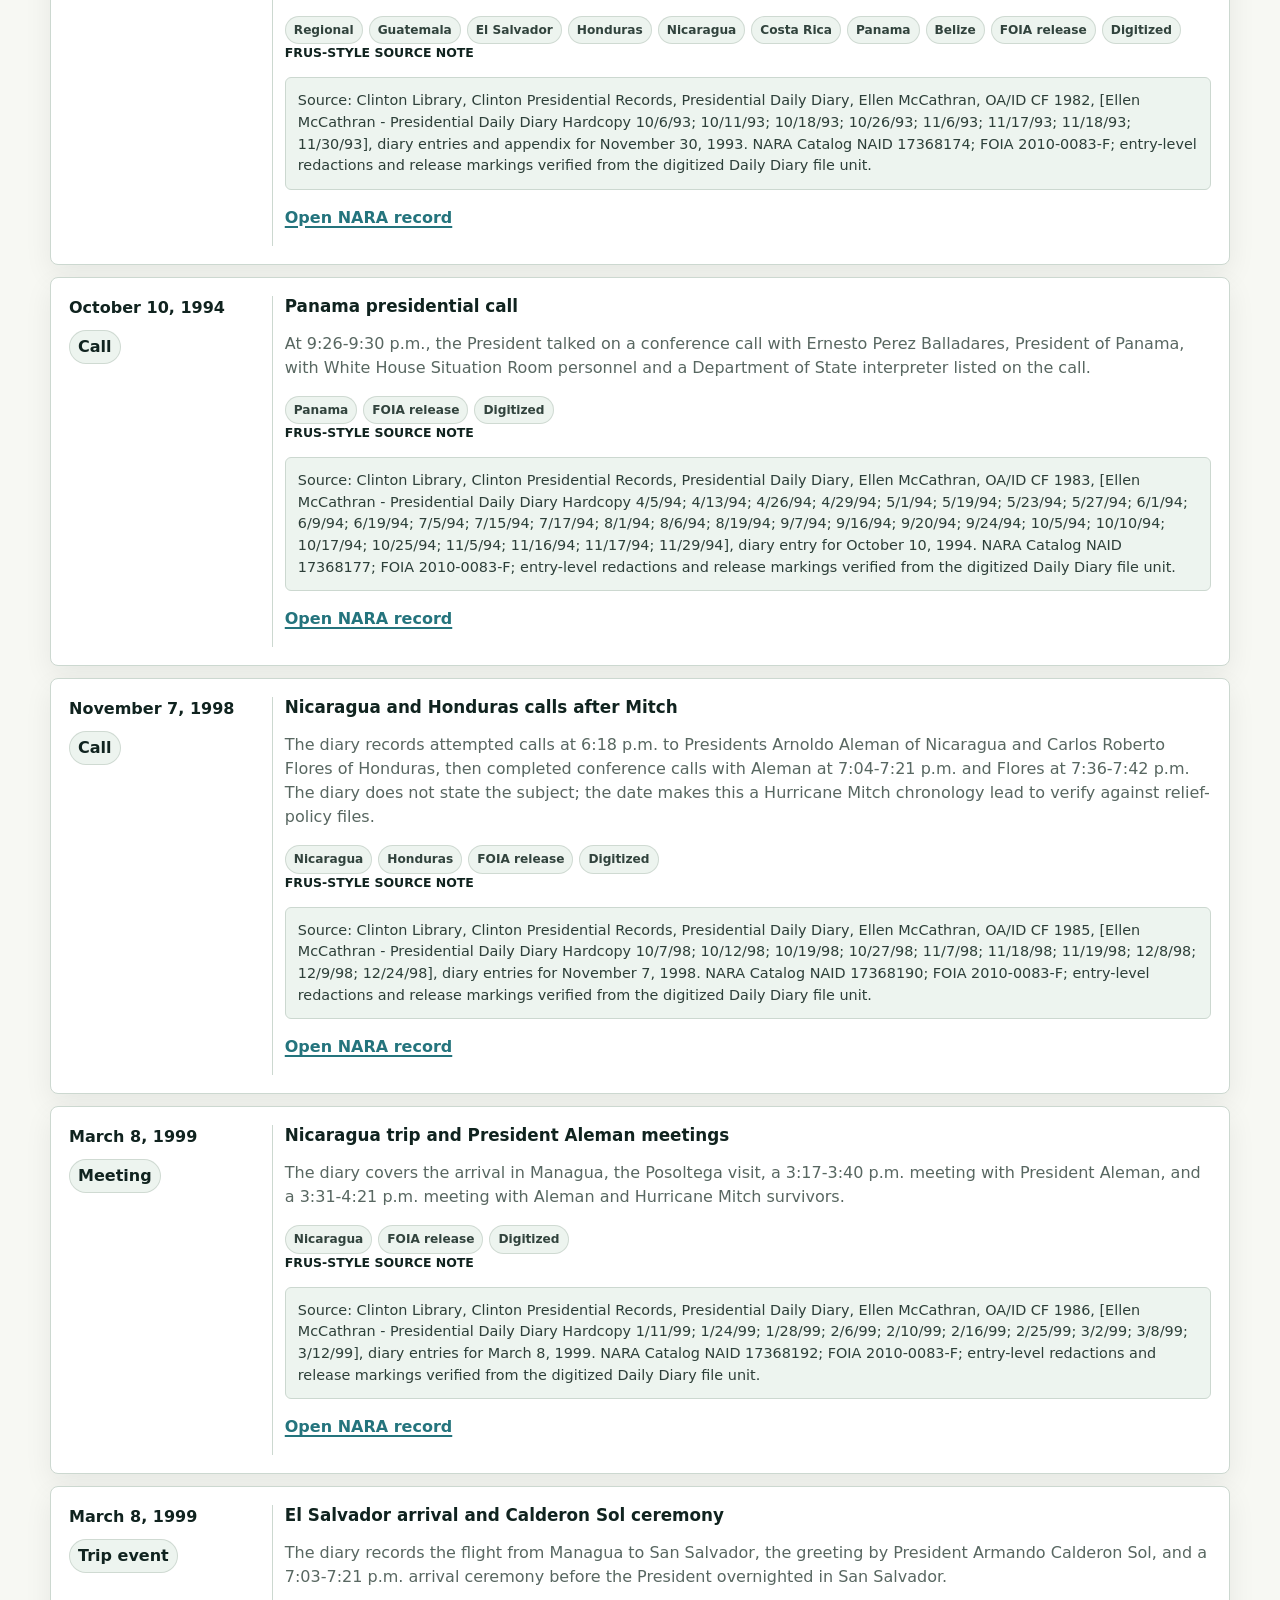
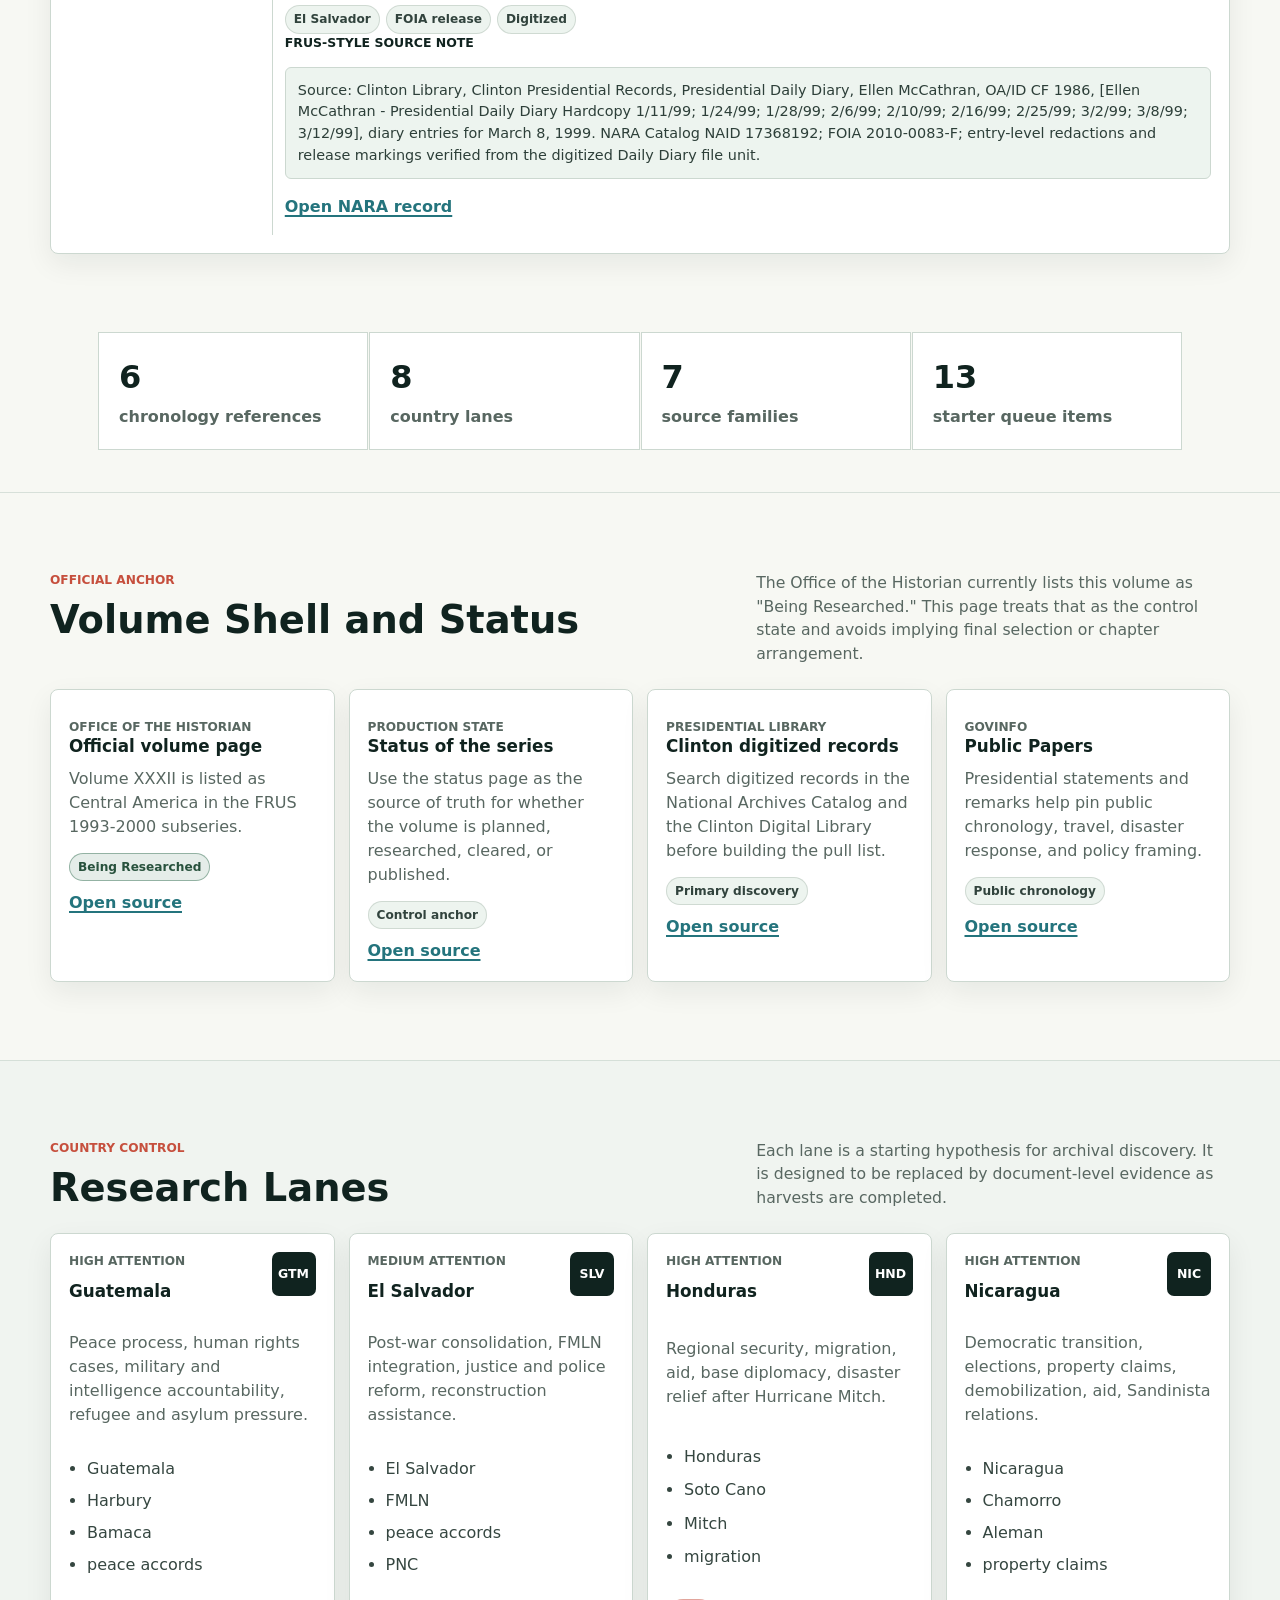
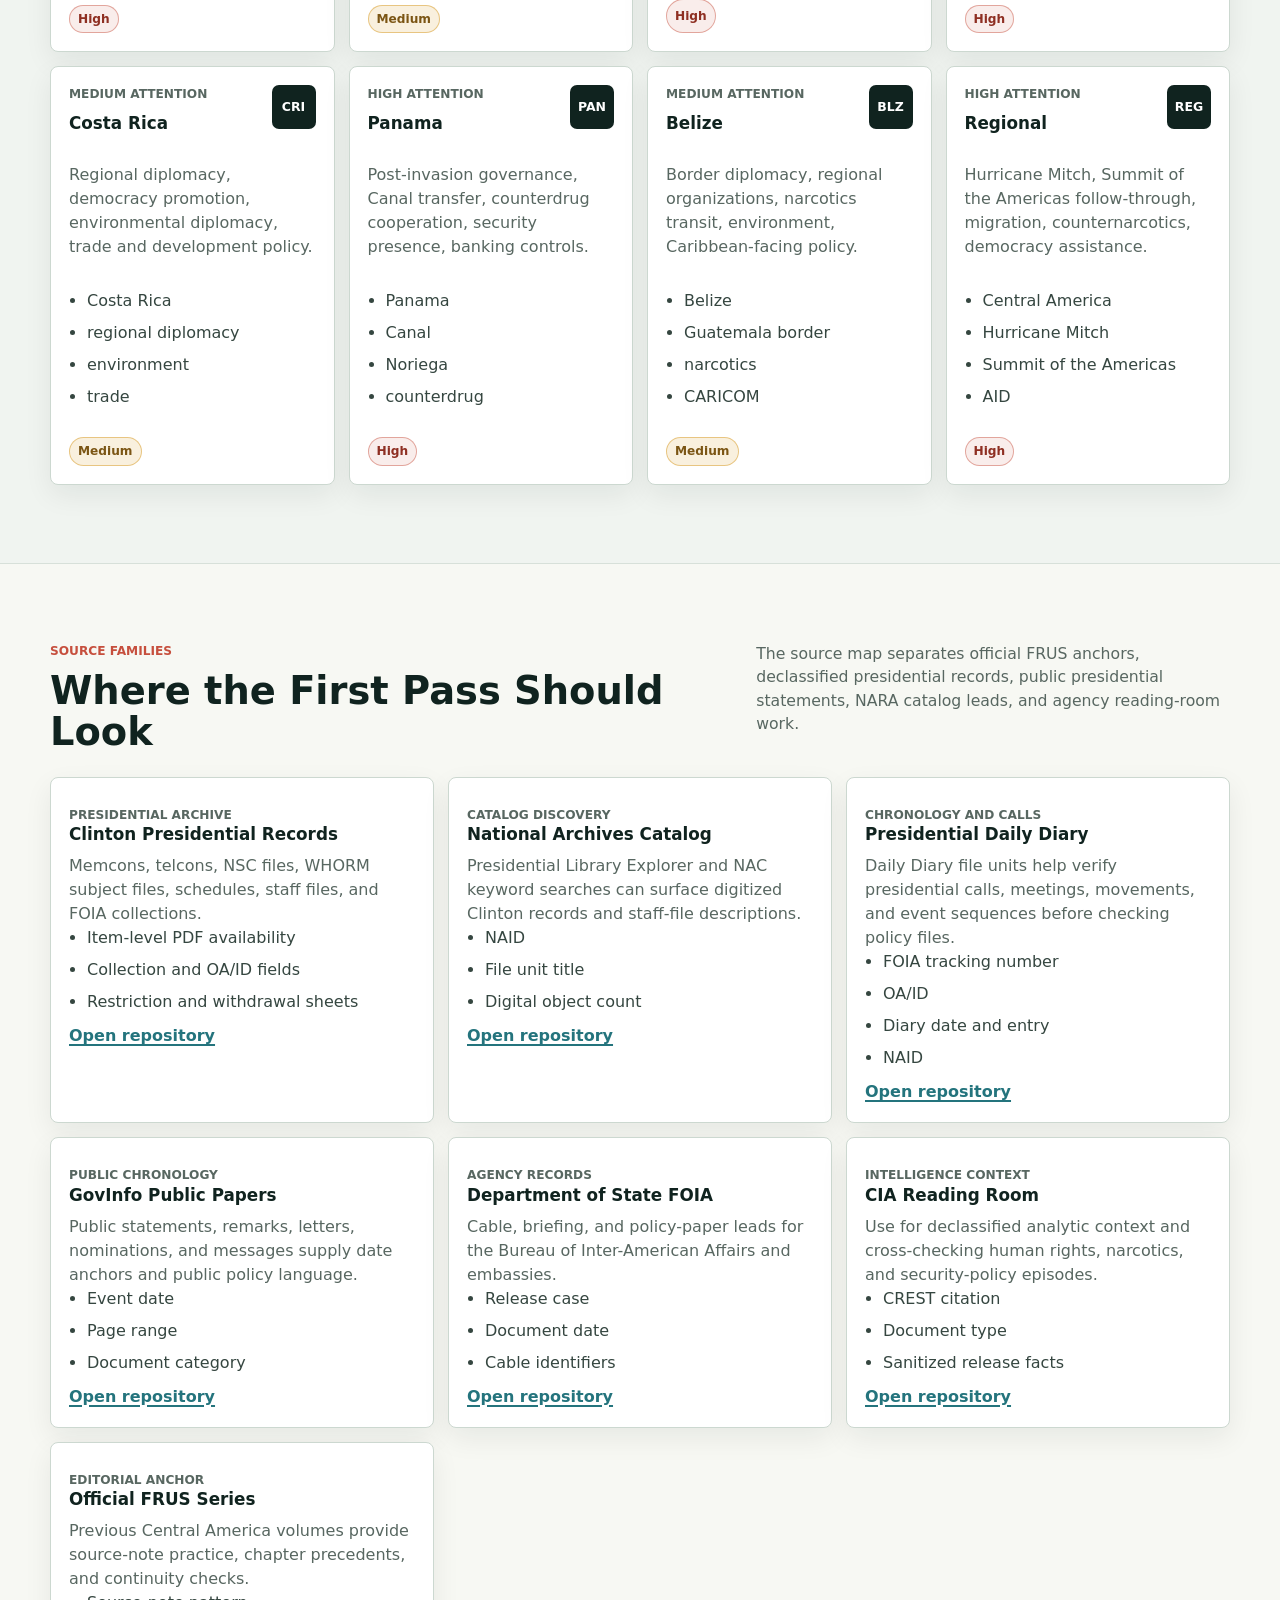
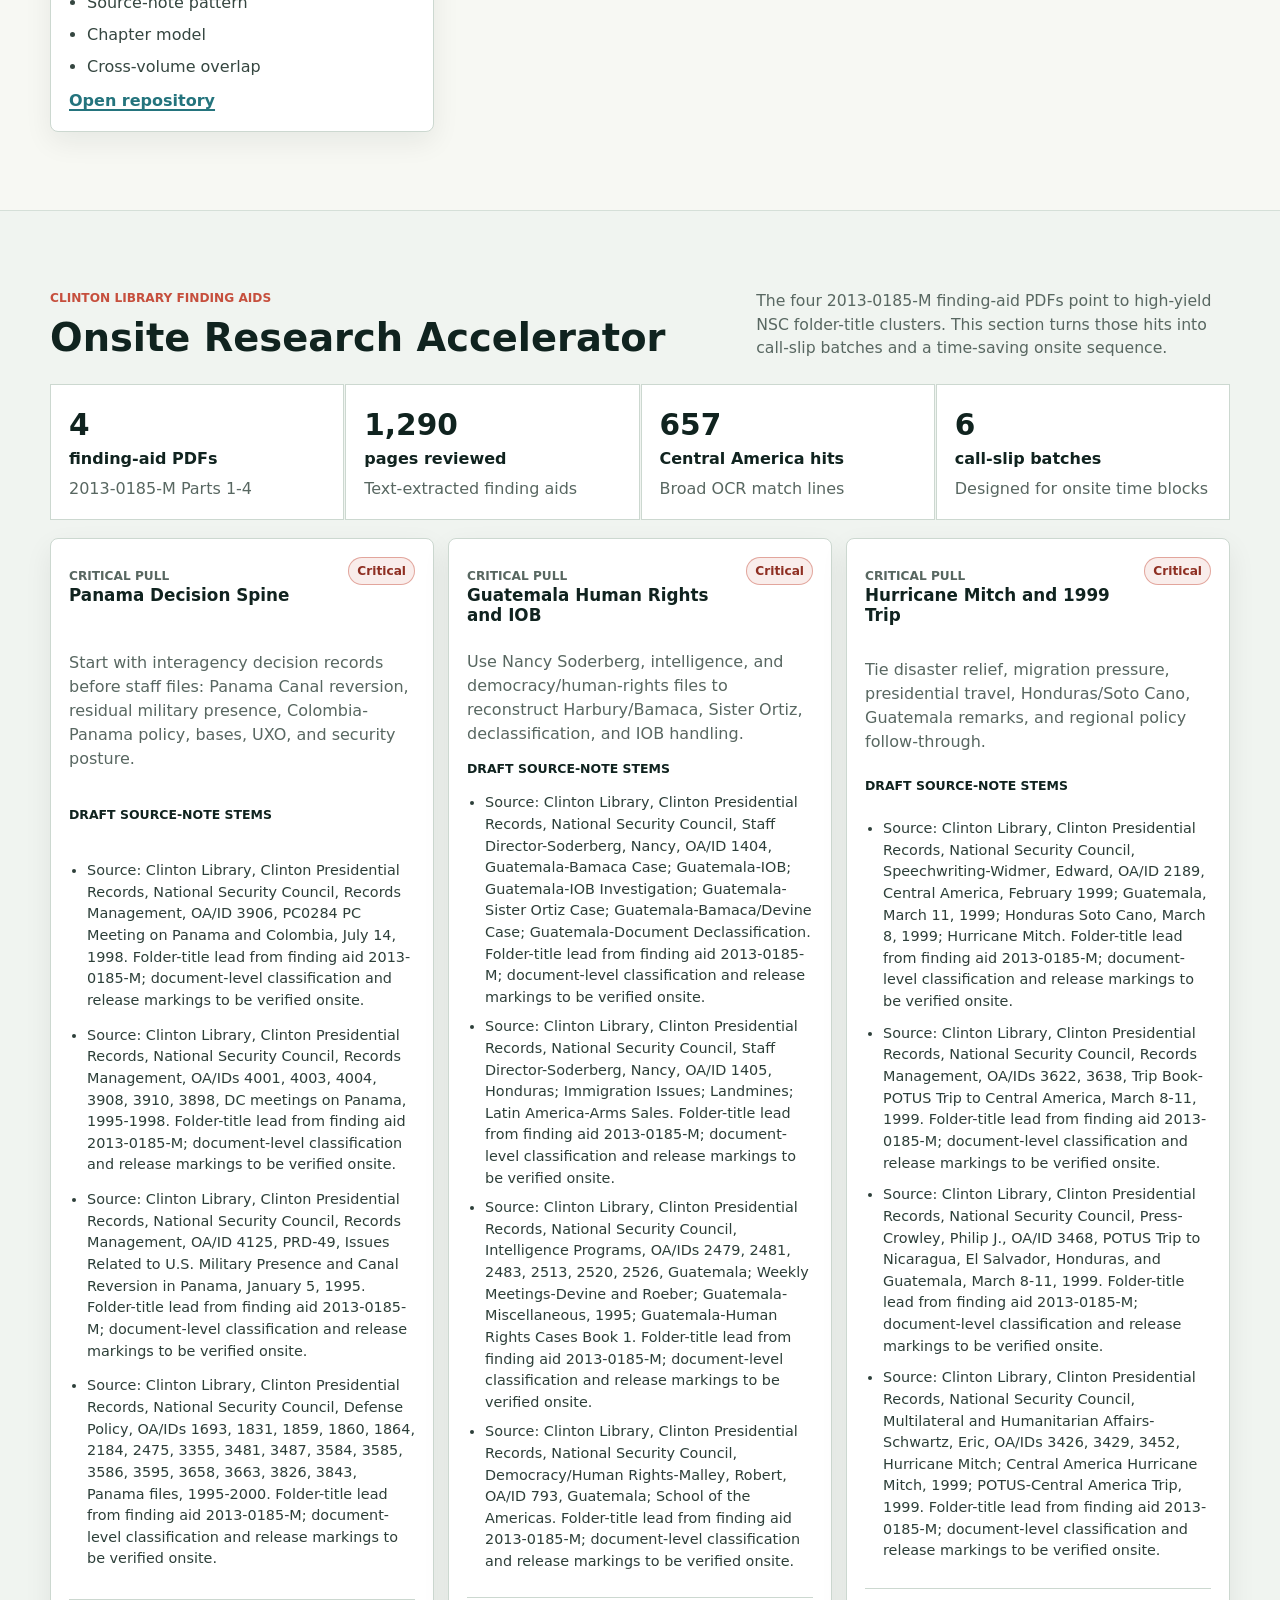
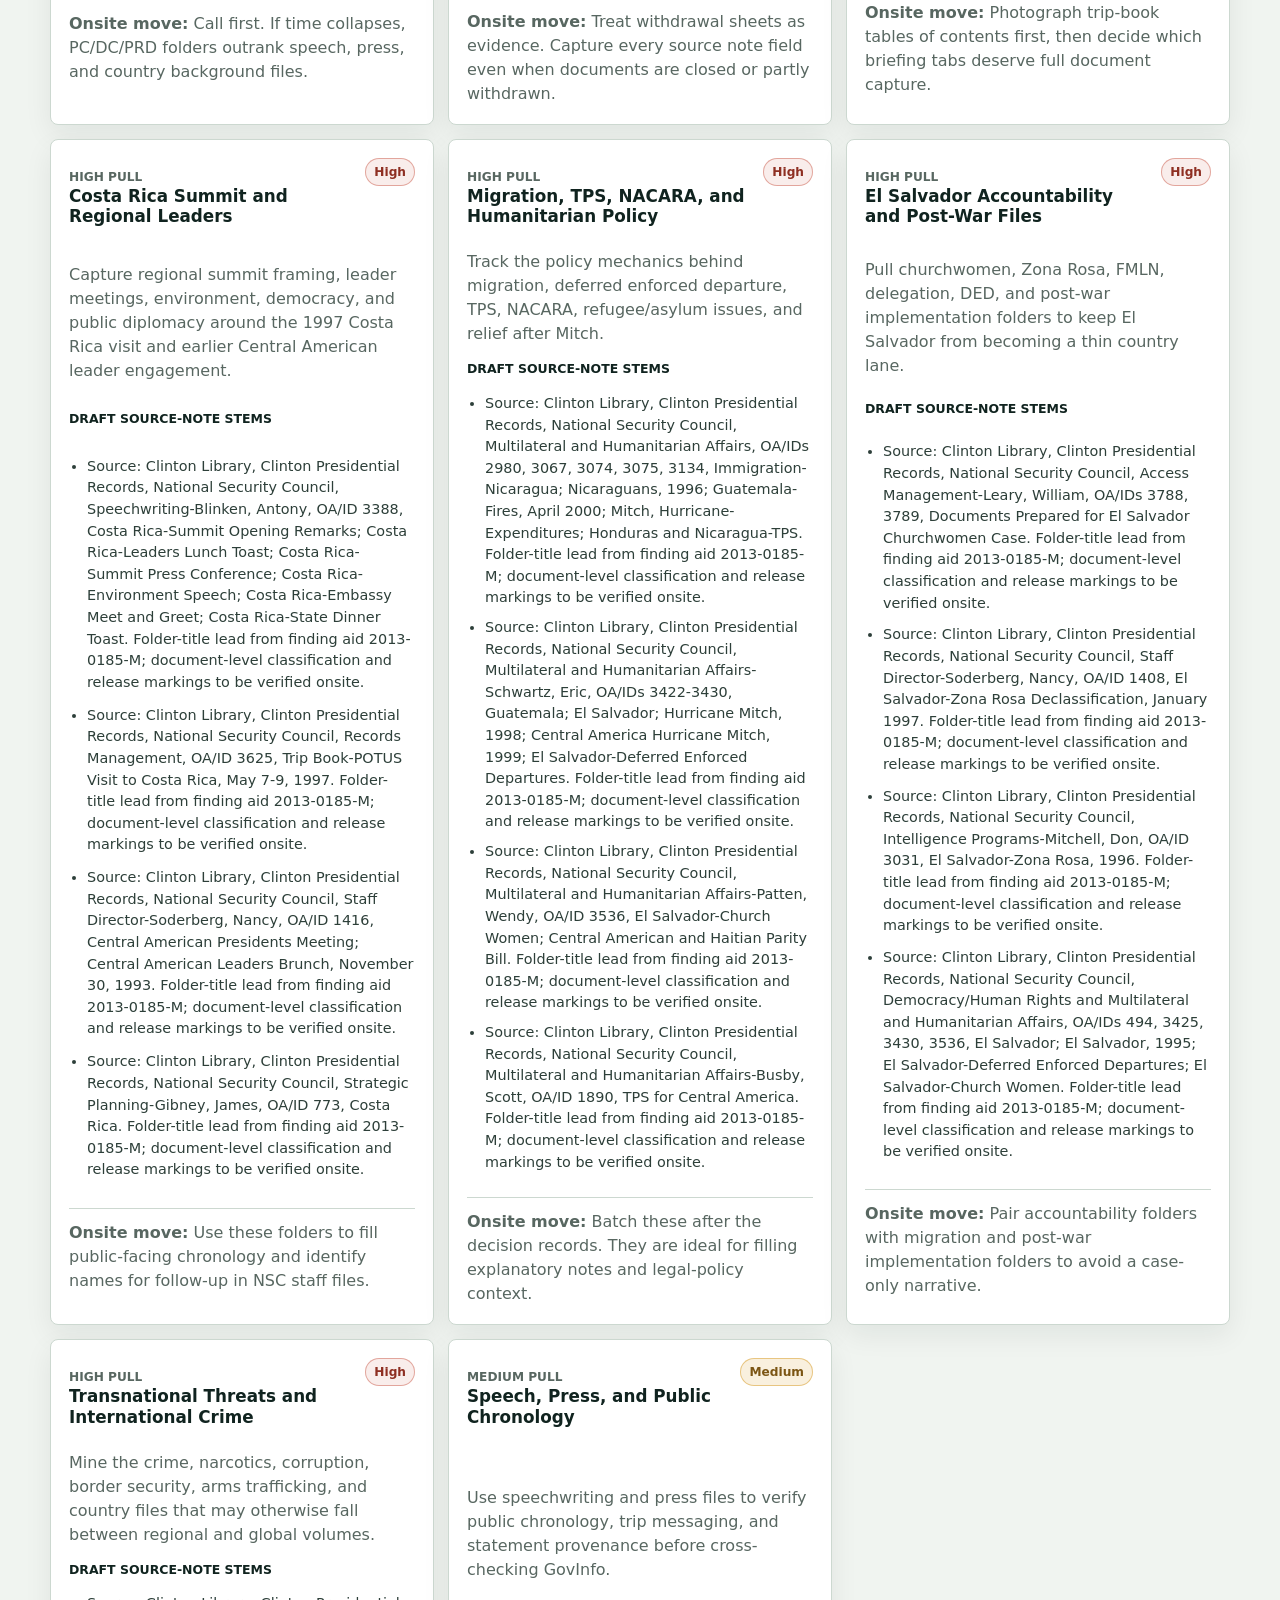
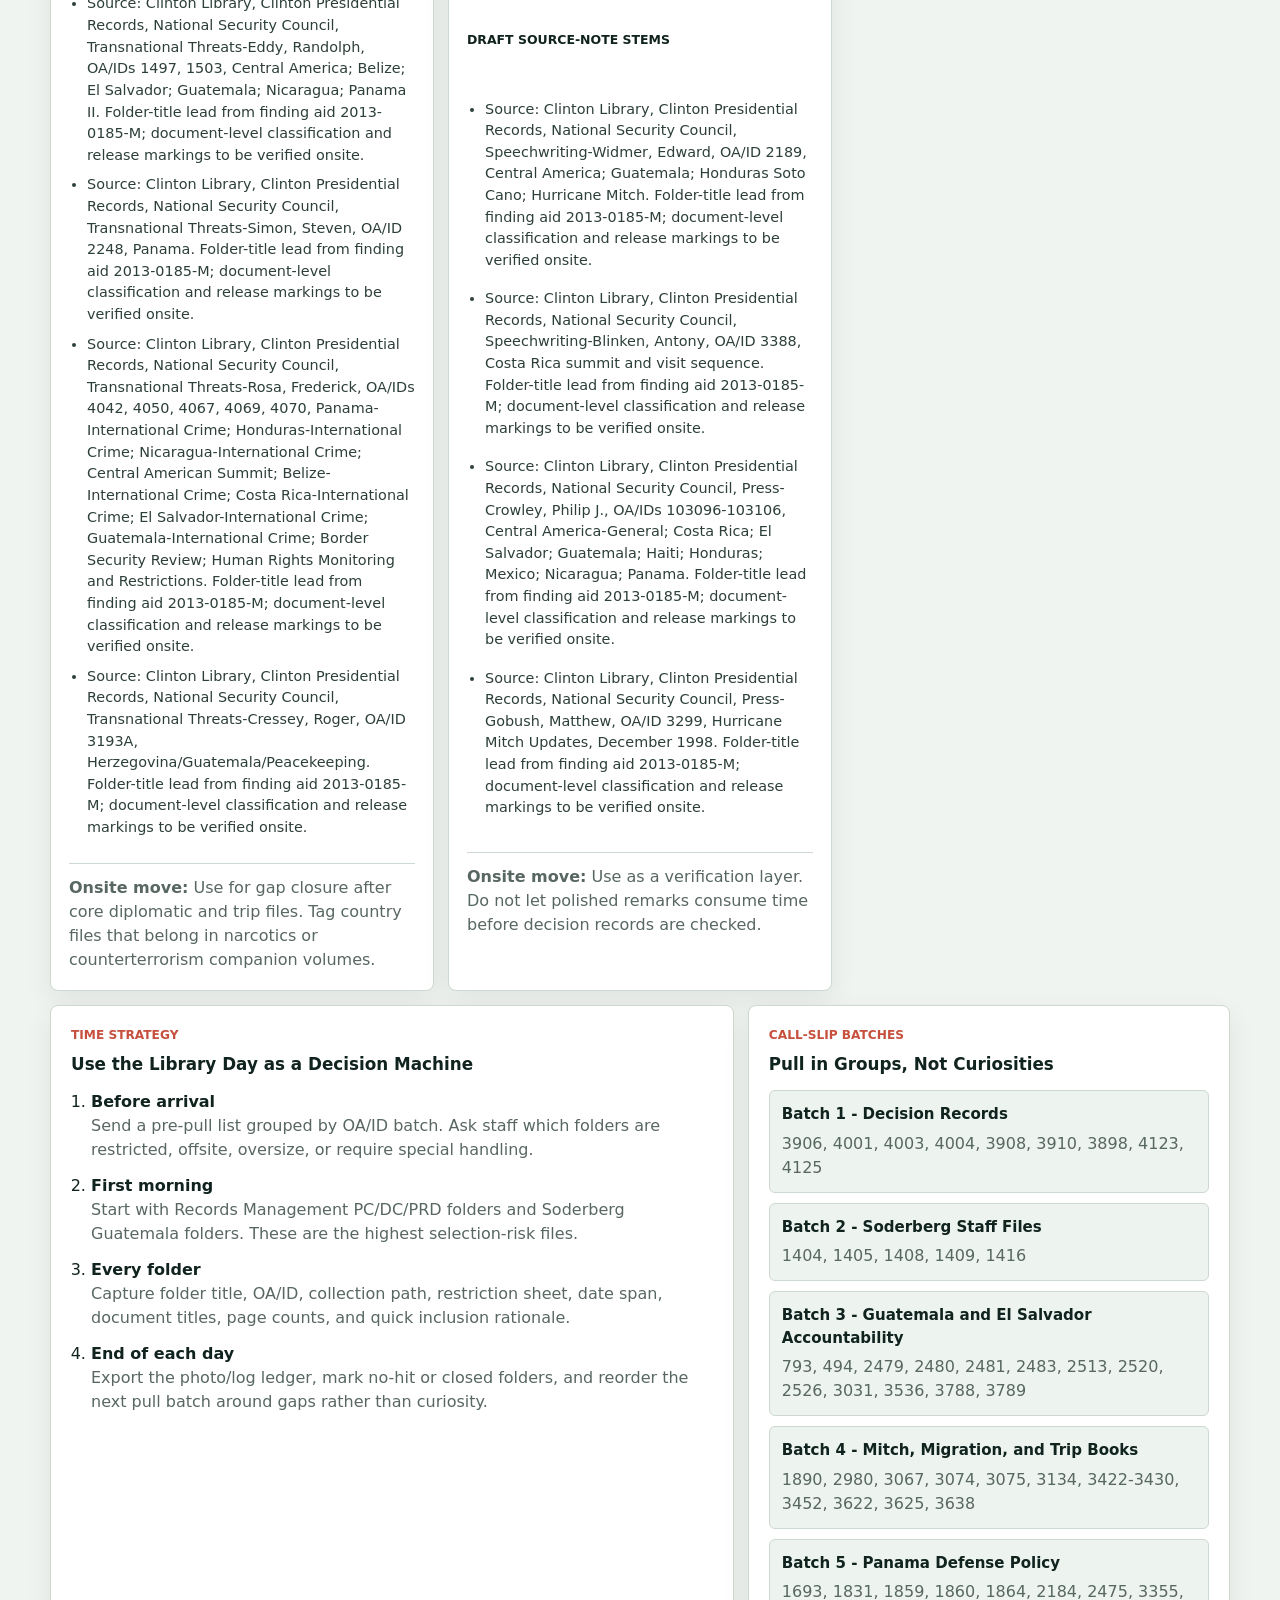
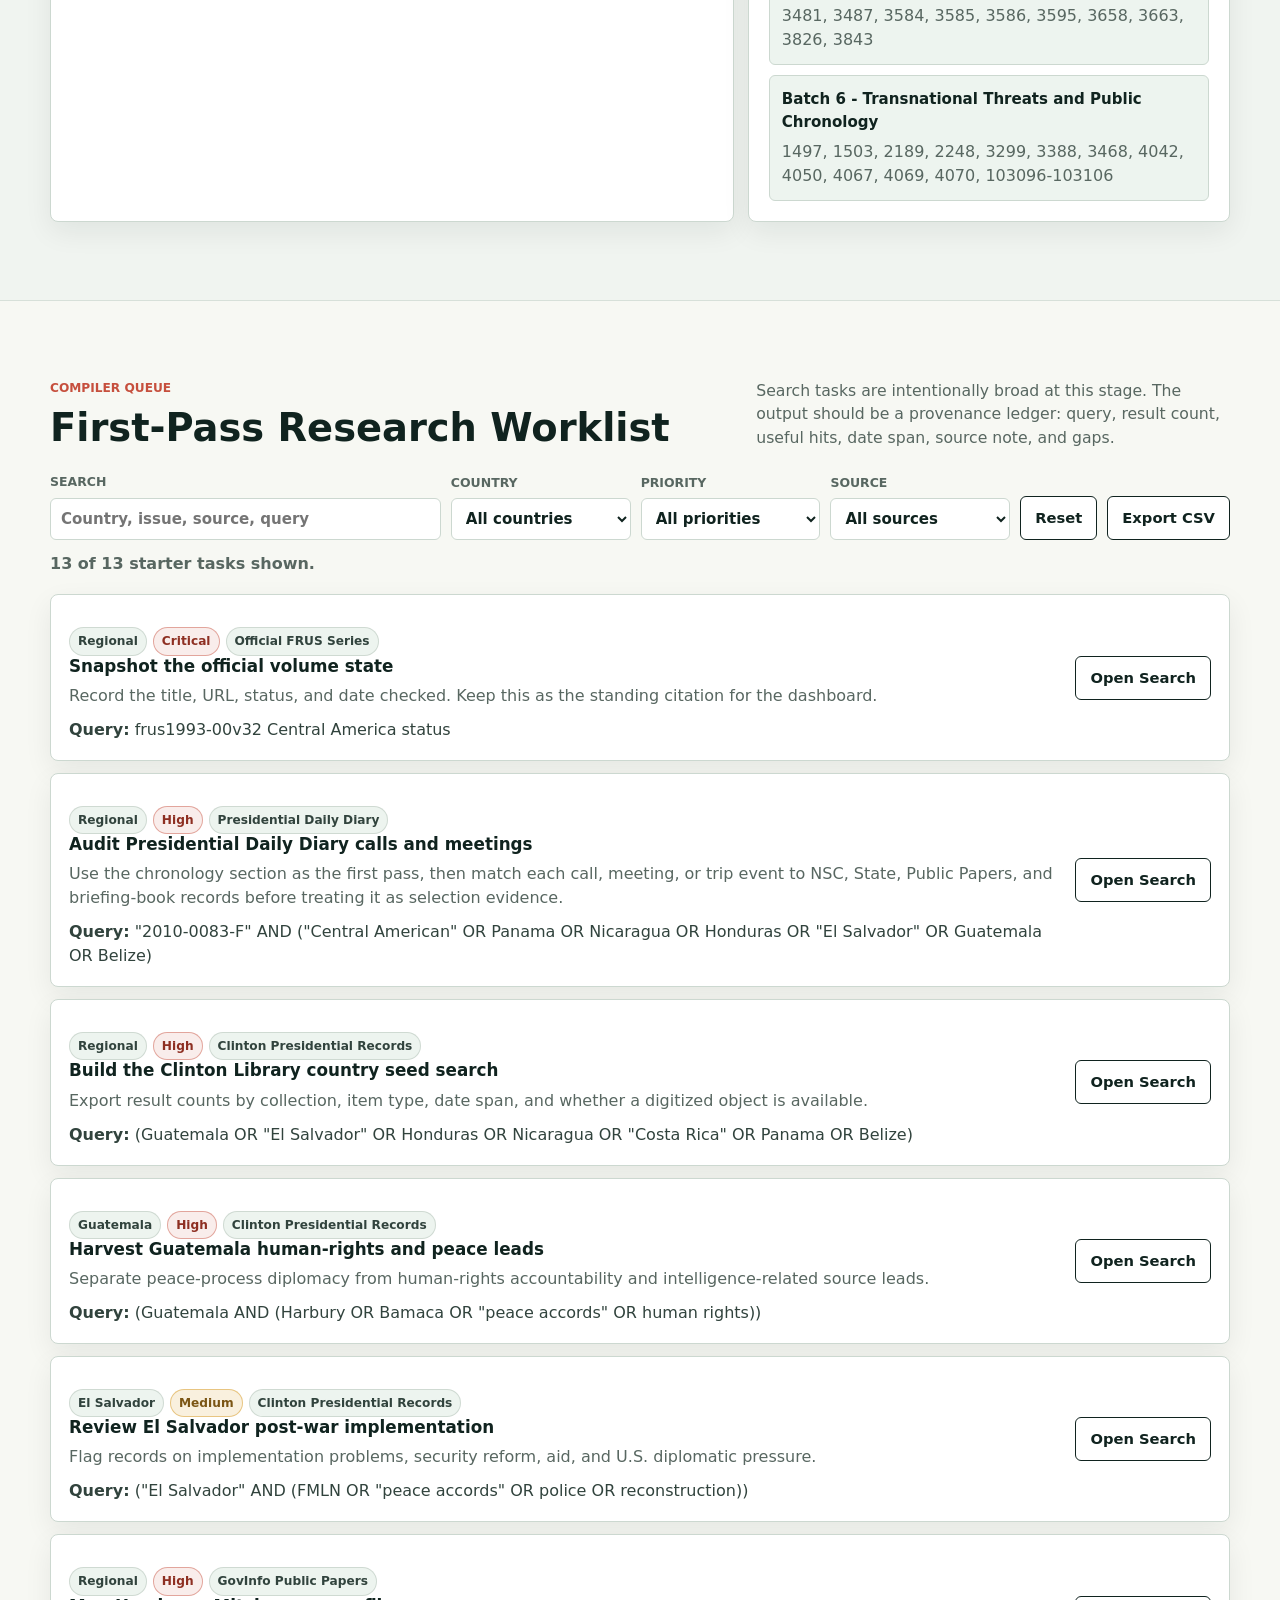
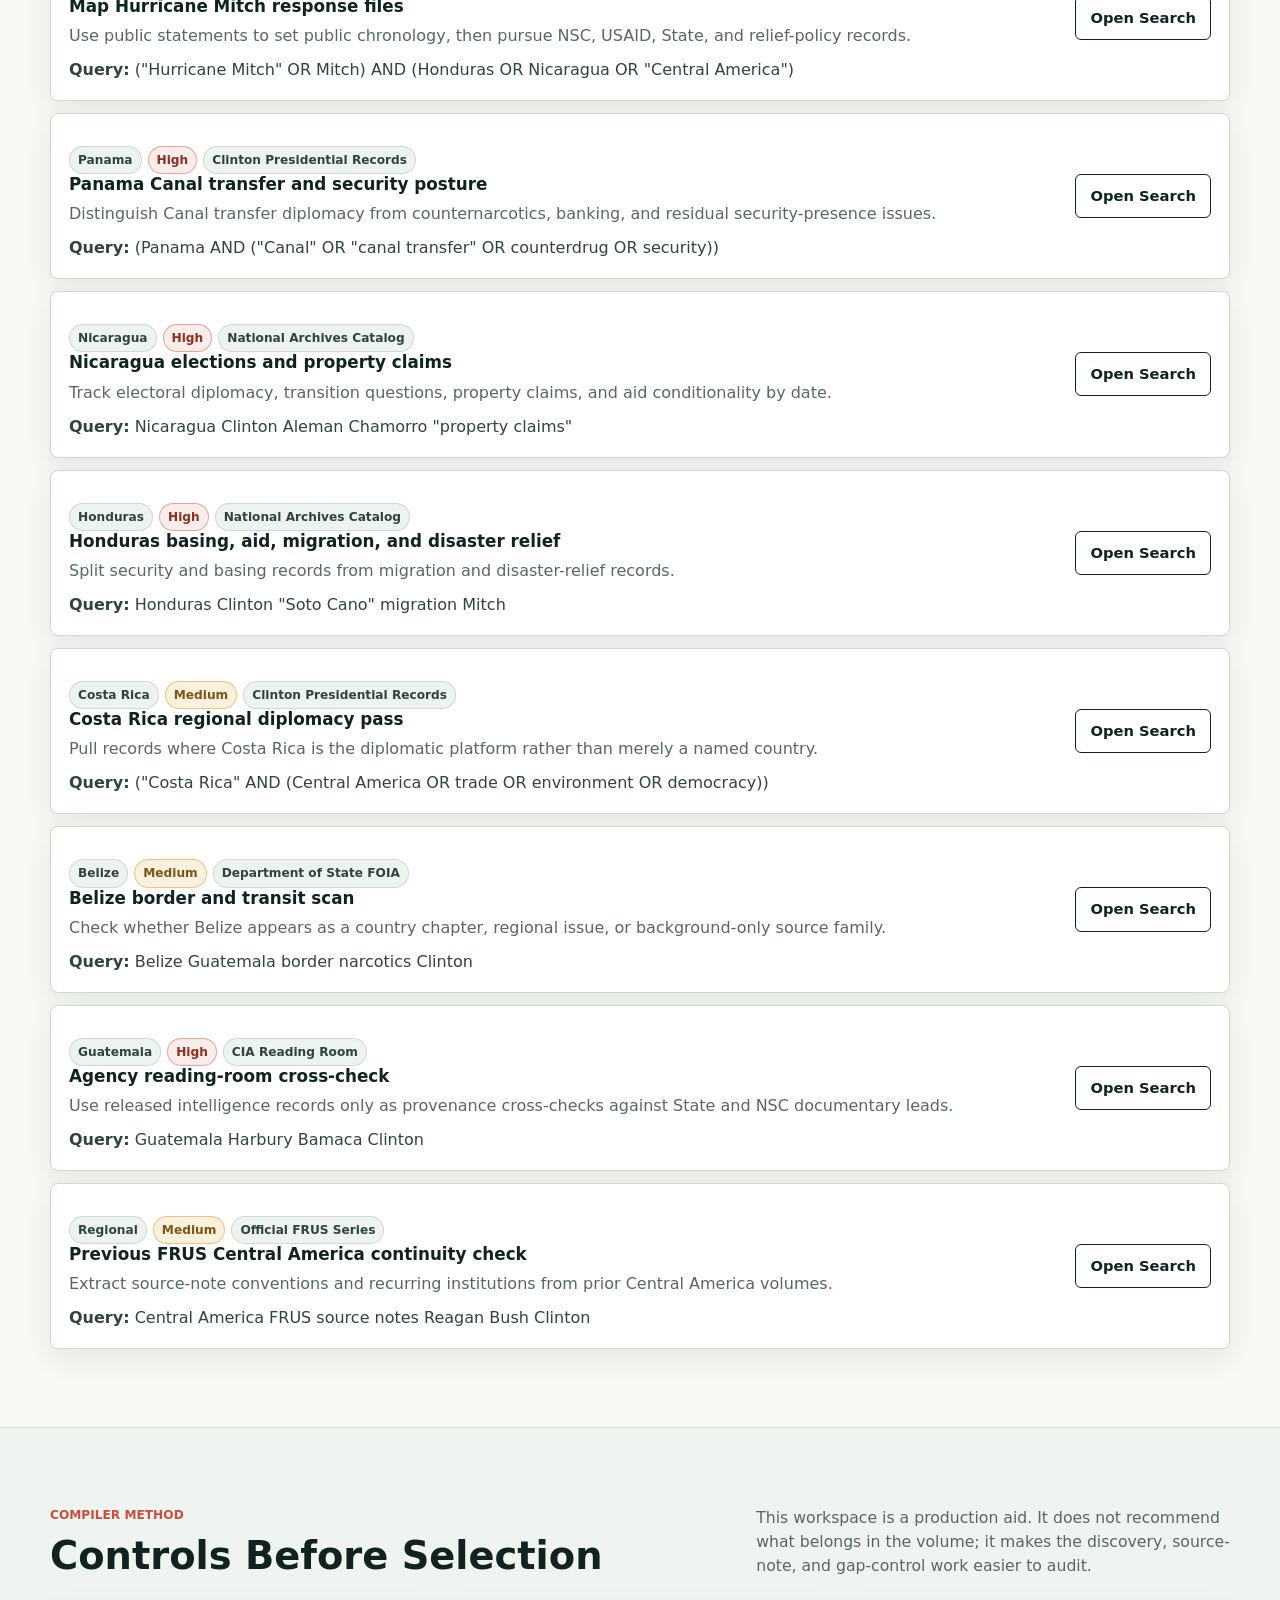
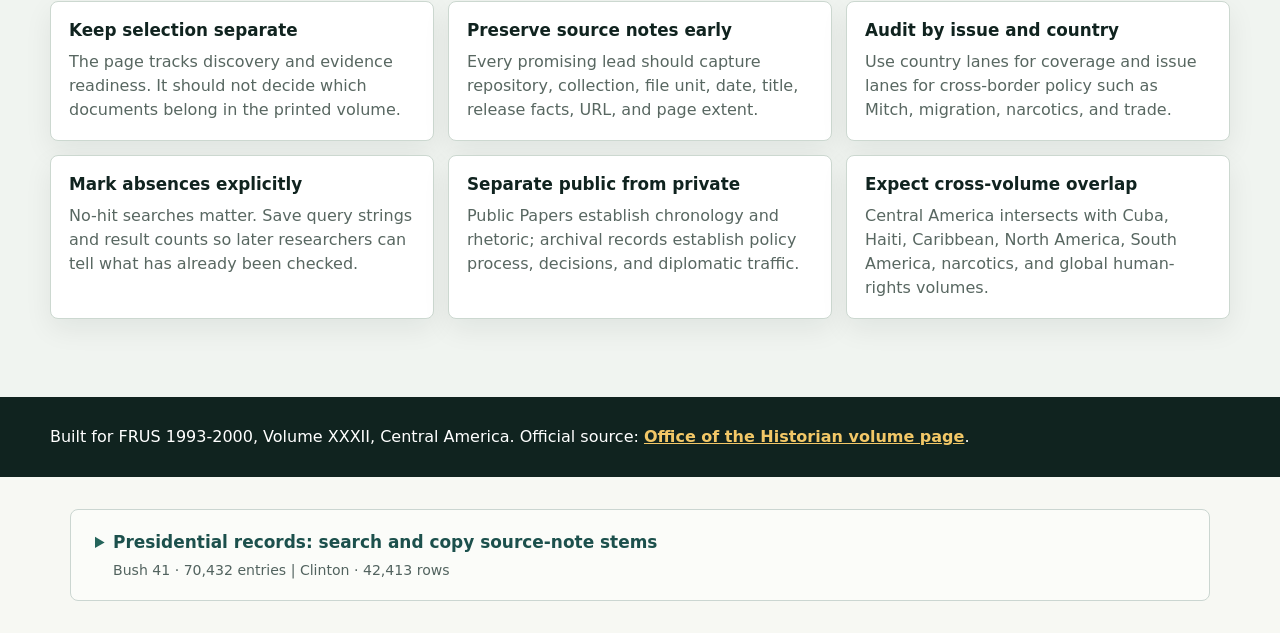
==== commit ffb2ffc8: "Add complete presidential citation resources with copyable source notes" ====
--- a/Clinton-CentralAmerica/index.html
+++ b/Clinton-CentralAmerica/index.html
@@ -238,5 +238,11 @@
     </footer>
 
     <script src="app.js"></script>
-  </body>
+  <section data-presidential-citations data-citation-era="clinton" aria-label="Presidential-record citation resources">
+  <h2>Presidential-record citation resources</h2>
+  <p>Search and copy source-note stems. Folder and series matches are not verified document citations; preserve stronger item citations and State Department FOIA provenance.</p>
+  <p><a href="https://therealjameswilson.github.io/bush41-nsc-source-notes/">Bush 41: 70,432 canonical entries</a> · <a href="https://therealjameswilson.github.io/clinton-2013-0185-source-notes/">Clinton: 42,413 finding-aid rows</a></p>
+</section>
+<script defer src="https://therealjameswilson.github.io/Compiler-Assist/assets/presidential-citations.js?v=20261031" data-era="clinton"></script>
+</body>
 </html>
